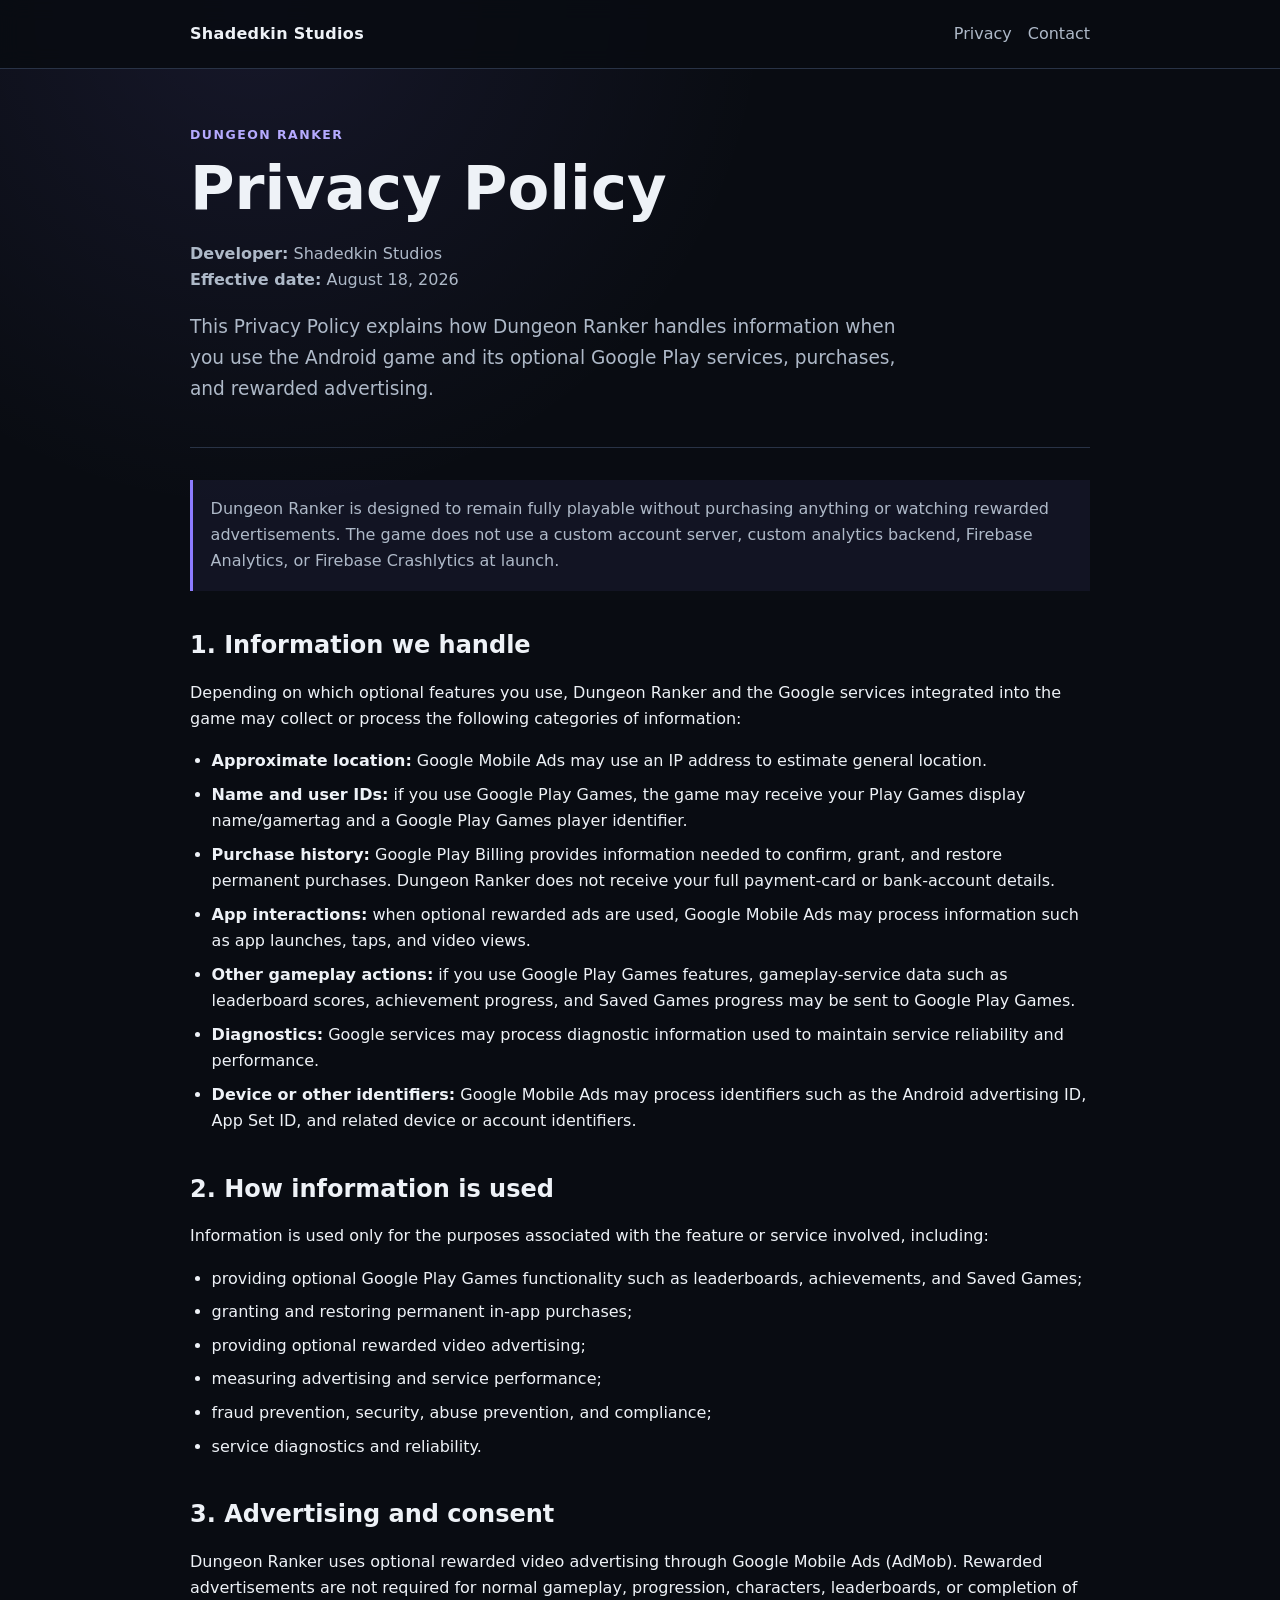
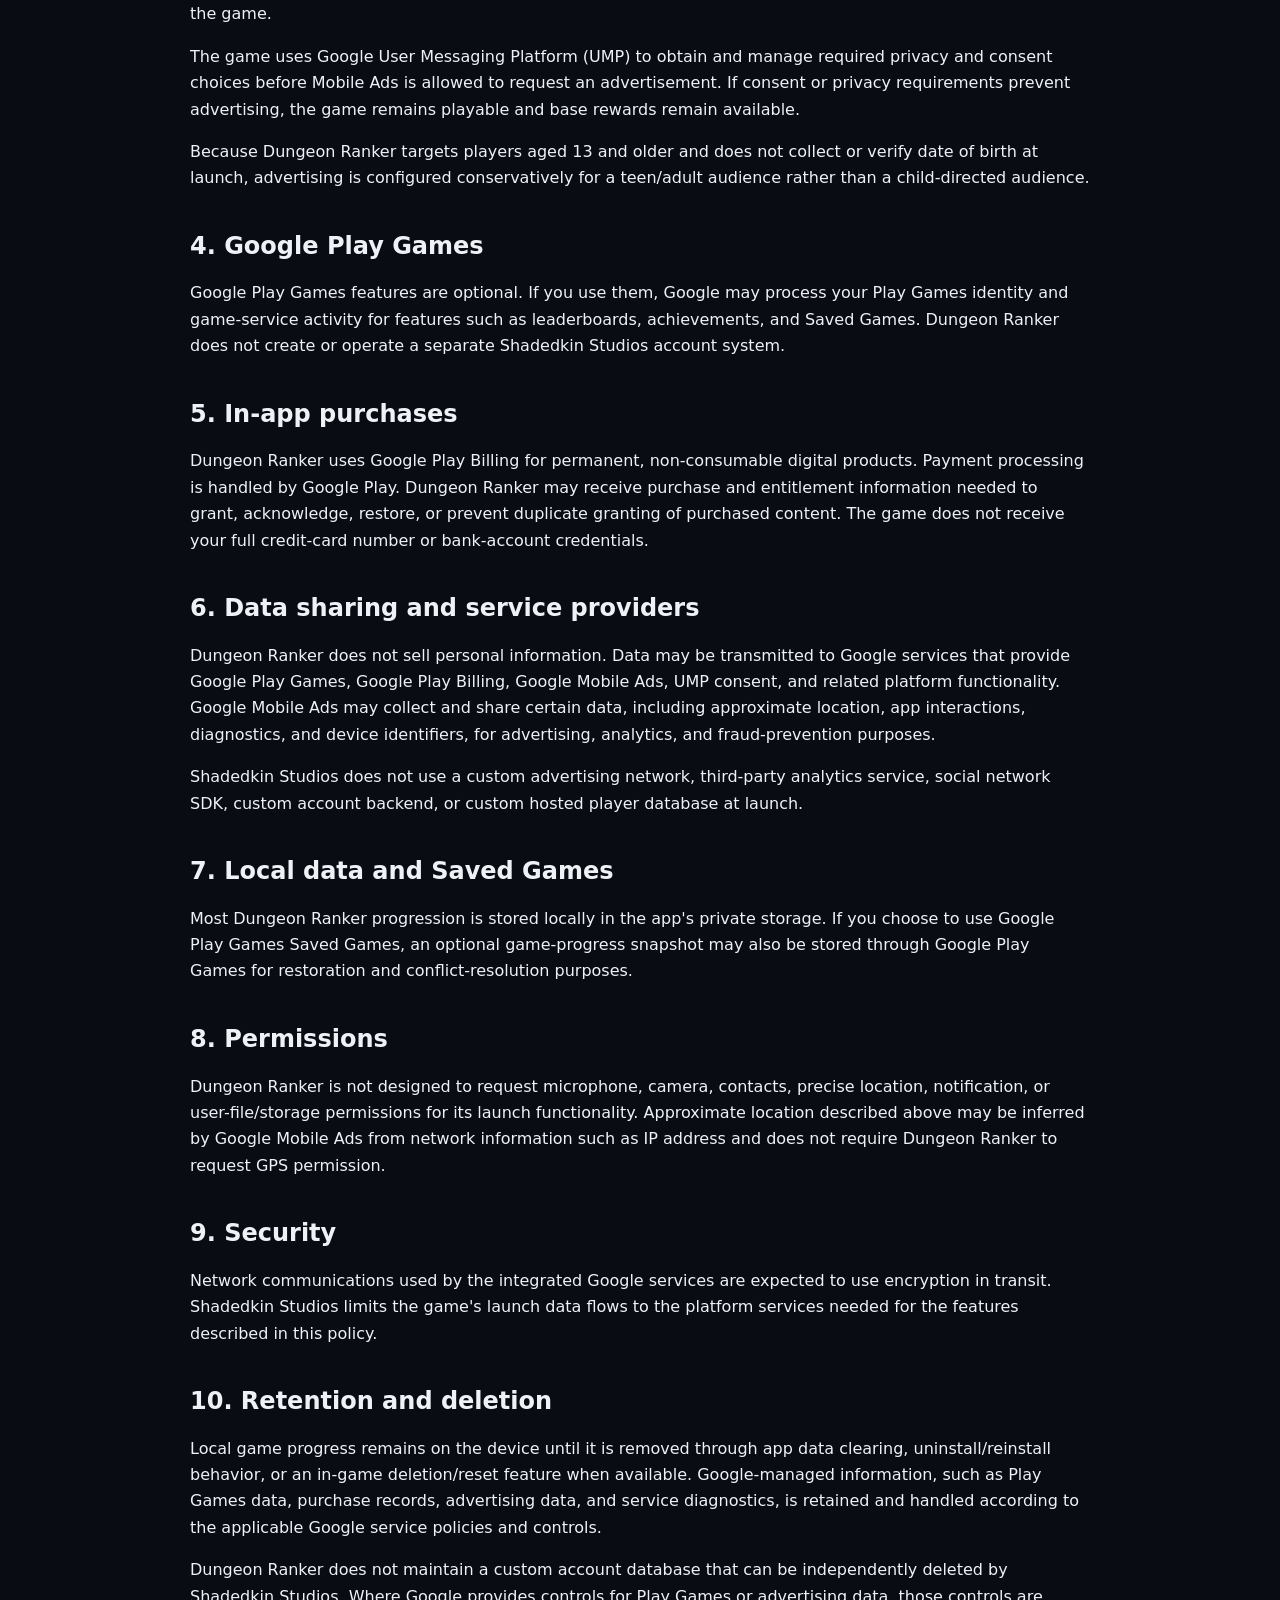
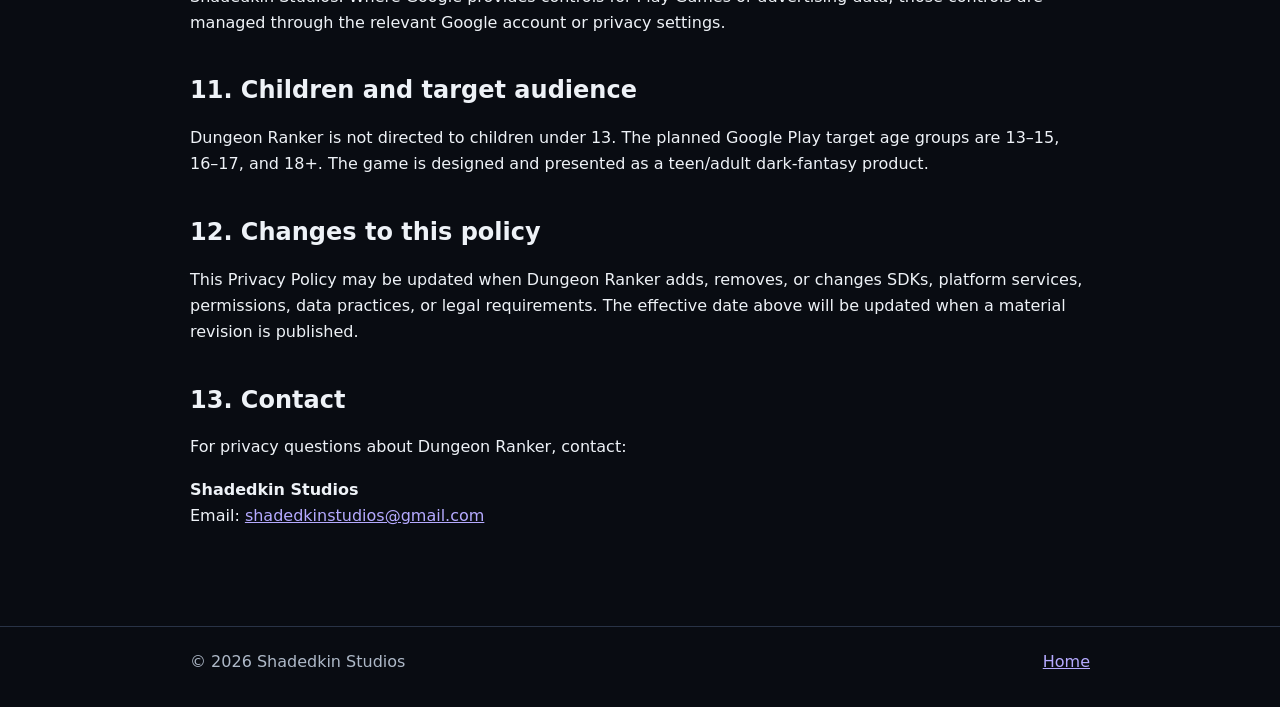
==== privacy/index.html @ ddac9b4b "Add Dungeon Ranker privacy policy" ====
<!doctype html>
<html lang="en">
<head>
  <meta charset="utf-8">
  <meta name="viewport" content="width=device-width, initial-scale=1">
  <title>Dungeon Ranker Privacy Policy | Shadedkin Studios</title>
  <meta name="description" content="Privacy Policy for Dungeon Ranker by Shadedkin Studios.">
  <link rel="stylesheet" href="/assets/style.css">
</head>
<body>
  <header class="site-header">
    <nav class="nav" aria-label="Primary">
      <a class="brand" href="/">Shadedkin Studios</a>
      <div class="nav-links">
        <a href="/privacy/" aria-current="page">Privacy</a>
        <a href="mailto:shadedkinstudios@gmail.com">Contact</a>
      </div>
    </nav>
  </header>

  <main>
    <section class="policy-header">
      <div class="eyebrow">Dungeon Ranker</div>
      <h1>Privacy Policy</h1>
      <p class="meta"><strong>Developer:</strong> Shadedkin Studios<br><strong>Effective date:</strong> August 18, 2026</p>
      <p class="lede">This Privacy Policy explains how Dungeon Ranker handles information when you use the Android game and its optional Google Play services, purchases, and rewarded advertising.</p>
    </section>

    <p class="notice">Dungeon Ranker is designed to remain fully playable without purchasing anything or watching rewarded advertisements. The game does not use a custom account server, custom analytics backend, Firebase Analytics, or Firebase Crashlytics at launch.</p>

    <h2>1. Information we handle</h2>
    <p>Depending on which optional features you use, Dungeon Ranker and the Google services integrated into the game may collect or process the following categories of information:</p>
    <ul>
      <li><strong>Approximate location:</strong> Google Mobile Ads may use an IP address to estimate general location.</li>
      <li><strong>Name and user IDs:</strong> if you use Google Play Games, the game may receive your Play Games display name/gamertag and a Google Play Games player identifier.</li>
      <li><strong>Purchase history:</strong> Google Play Billing provides information needed to confirm, grant, and restore permanent purchases. Dungeon Ranker does not receive your full payment-card or bank-account details.</li>
      <li><strong>App interactions:</strong> when optional rewarded ads are used, Google Mobile Ads may process information such as app launches, taps, and video views.</li>
      <li><strong>Other gameplay actions:</strong> if you use Google Play Games features, gameplay-service data such as leaderboard scores, achievement progress, and Saved Games progress may be sent to Google Play Games.</li>
      <li><strong>Diagnostics:</strong> Google services may process diagnostic information used to maintain service reliability and performance.</li>
      <li><strong>Device or other identifiers:</strong> Google Mobile Ads may process identifiers such as the Android advertising ID, App Set ID, and related device or account identifiers.</li>
    </ul>

    <h2>2. How information is used</h2>
    <p>Information is used only for the purposes associated with the feature or service involved, including:</p>
    <ul>
      <li>providing optional Google Play Games functionality such as leaderboards, achievements, and Saved Games;</li>
      <li>granting and restoring permanent in-app purchases;</li>
      <li>providing optional rewarded video advertising;</li>
      <li>measuring advertising and service performance;</li>
      <li>fraud prevention, security, abuse prevention, and compliance;</li>
      <li>service diagnostics and reliability.</li>
    </ul>

    <h2>3. Advertising and consent</h2>
    <p>Dungeon Ranker uses optional rewarded video advertising through Google Mobile Ads (AdMob). Rewarded advertisements are not required for normal gameplay, progression, characters, leaderboards, or completion of the game.</p>
    <p>The game uses Google User Messaging Platform (UMP) to obtain and manage required privacy and consent choices before Mobile Ads is allowed to request an advertisement. If consent or privacy requirements prevent advertising, the game remains playable and base rewards remain available.</p>
    <p>Because Dungeon Ranker targets players aged 13 and older and does not collect or verify date of birth at launch, advertising is configured conservatively for a teen/adult audience rather than a child-directed audience.</p>

    <h2>4. Google Play Games</h2>
    <p>Google Play Games features are optional. If you use them, Google may process your Play Games identity and game-service activity for features such as leaderboards, achievements, and Saved Games. Dungeon Ranker does not create or operate a separate Shadedkin Studios account system.</p>

    <h2>5. In-app purchases</h2>
    <p>Dungeon Ranker uses Google Play Billing for permanent, non-consumable digital products. Payment processing is handled by Google Play. Dungeon Ranker may receive purchase and entitlement information needed to grant, acknowledge, restore, or prevent duplicate granting of purchased content. The game does not receive your full credit-card number or bank-account credentials.</p>

    <h2>6. Data sharing and service providers</h2>
    <p>Dungeon Ranker does not sell personal information. Data may be transmitted to Google services that provide Google Play Games, Google Play Billing, Google Mobile Ads, UMP consent, and related platform functionality. Google Mobile Ads may collect and share certain data, including approximate location, app interactions, diagnostics, and device identifiers, for advertising, analytics, and fraud-prevention purposes.</p>
    <p>Shadedkin Studios does not use a custom advertising network, third-party analytics service, social network SDK, custom account backend, or custom hosted player database at launch.</p>

    <h2>7. Local data and Saved Games</h2>
    <p>Most Dungeon Ranker progression is stored locally in the app's private storage. If you choose to use Google Play Games Saved Games, an optional game-progress snapshot may also be stored through Google Play Games for restoration and conflict-resolution purposes.</p>

    <h2>8. Permissions</h2>
    <p>Dungeon Ranker is not designed to request microphone, camera, contacts, precise location, notification, or user-file/storage permissions for its launch functionality. Approximate location described above may be inferred by Google Mobile Ads from network information such as IP address and does not require Dungeon Ranker to request GPS permission.</p>

    <h2>9. Security</h2>
    <p>Network communications used by the integrated Google services are expected to use encryption in transit. Shadedkin Studios limits the game's launch data flows to the platform services needed for the features described in this policy.</p>

    <h2>10. Retention and deletion</h2>
    <p>Local game progress remains on the device until it is removed through app data clearing, uninstall/reinstall behavior, or an in-game deletion/reset feature when available. Google-managed information, such as Play Games data, purchase records, advertising data, and service diagnostics, is retained and handled according to the applicable Google service policies and controls.</p>
    <p>Dungeon Ranker does not maintain a custom account database that can be independently deleted by Shadedkin Studios. Where Google provides controls for Play Games or advertising data, those controls are managed through the relevant Google account or privacy settings.</p>

    <h2>11. Children and target audience</h2>
    <p>Dungeon Ranker is not directed to children under 13. The planned Google Play target age groups are 13–15, 16–17, and 18+. The game is designed and presented as a teen/adult dark-fantasy product.</p>

    <h2>12. Changes to this policy</h2>
    <p>This Privacy Policy may be updated when Dungeon Ranker adds, removes, or changes SDKs, platform services, permissions, data practices, or legal requirements. The effective date above will be updated when a material revision is published.</p>

    <h2>13. Contact</h2>
    <p>For privacy questions about Dungeon Ranker, contact:</p>
    <p><strong>Shadedkin Studios</strong><br>
      Email: <a href="mailto:shadedkinstudios@gmail.com">shadedkinstudios@gmail.com</a>
    </p>
  </main>

  <footer>
    <div class="footer-inner">
      <span>© 2026 Shadedkin Studios</span>
      <span><a href="/">Home</a></span>
    </div>
  </footer>
</body>
</html>
---- assets/style.css ----
:root {
  color-scheme: dark;
  --bg: #090c12;
  --panel: #101621;
  --panel-2: #151d2a;
  --text: #eef2f7;
  --muted: #aeb9c8;
  --accent: #8d7cff;
  --accent-2: #b5aaff;
  --border: #293346;
  --max: 900px;
}

* { box-sizing: border-box; }

html { scroll-behavior: smooth; }

body {
  margin: 0;
  font-family: Inter, ui-sans-serif, system-ui, -apple-system, BlinkMacSystemFont, "Segoe UI", sans-serif;
  background:
    radial-gradient(circle at 20% 0%, rgba(141,124,255,.10), transparent 32rem),
    var(--bg);
  color: var(--text);
  line-height: 1.65;
}

a { color: var(--accent-2); }
a:hover { color: #d1caff; }

.site-header {
  border-bottom: 1px solid var(--border);
  background: rgba(9,12,18,.88);
  backdrop-filter: blur(10px);
}

.nav {
  width: min(var(--max), calc(100% - 2rem));
  margin: 0 auto;
  min-height: 68px;
  display: flex;
  align-items: center;
  justify-content: space-between;
  gap: 1rem;
}

.brand {
  color: var(--text);
  text-decoration: none;
  font-weight: 800;
  letter-spacing: .02em;
}

.nav-links { display: flex; gap: 1rem; flex-wrap: wrap; }
.nav-links a { text-decoration: none; color: var(--muted); }
.nav-links a:hover { color: var(--text); }

main {
  width: min(var(--max), calc(100% - 2rem));
  margin: 0 auto;
  padding: 3.5rem 0 5rem;
}

.hero {
  padding: 3rem 0 2rem;
}

.eyebrow {
  color: var(--accent-2);
  font-weight: 700;
  letter-spacing: .12em;
  text-transform: uppercase;
  font-size: .78rem;
}

h1, h2, h3 { line-height: 1.2; }
h1 { font-size: clamp(2.4rem, 7vw, 4.7rem); margin: .4rem 0 1rem; }
h2 { margin-top: 2.5rem; font-size: 1.5rem; }
h3 { margin-top: 1.8rem; }

.lede {
  color: var(--muted);
  font-size: 1.16rem;
  max-width: 46rem;
}

.card {
  margin-top: 2rem;
  padding: 1.35rem 1.5rem;
  background: linear-gradient(180deg, var(--panel-2), var(--panel));
  border: 1px solid var(--border);
  border-radius: 16px;
}

.badge {
  display: inline-block;
  padding: .28rem .65rem;
  border: 1px solid rgba(181,170,255,.35);
  border-radius: 999px;
  color: var(--accent-2);
  background: rgba(141,124,255,.08);
  font-size: .82rem;
  font-weight: 650;
}

.policy-header {
  padding-bottom: 1.5rem;
  border-bottom: 1px solid var(--border);
  margin-bottom: 2rem;
}

.policy-header h1 { font-size: clamp(2.2rem, 6vw, 3.8rem); }
.meta { color: var(--muted); }

ul { padding-left: 1.35rem; }
li + li { margin-top: .45rem; }

.notice {
  padding: 1rem 1.1rem;
  border-left: 3px solid var(--accent);
  background: rgba(141,124,255,.07);
  color: var(--muted);
}

footer {
  border-top: 1px solid var(--border);
  color: var(--muted);
}

.footer-inner {
  width: min(var(--max), calc(100% - 2rem));
  margin: 0 auto;
  padding: 1.4rem 0 2rem;
  display: flex;
  justify-content: space-between;
  gap: 1rem;
  flex-wrap: wrap;
}

@media (max-width: 620px) {
  .nav { align-items: flex-start; padding: 1rem 0; flex-direction: column; }
  main { padding-top: 2rem; }
}
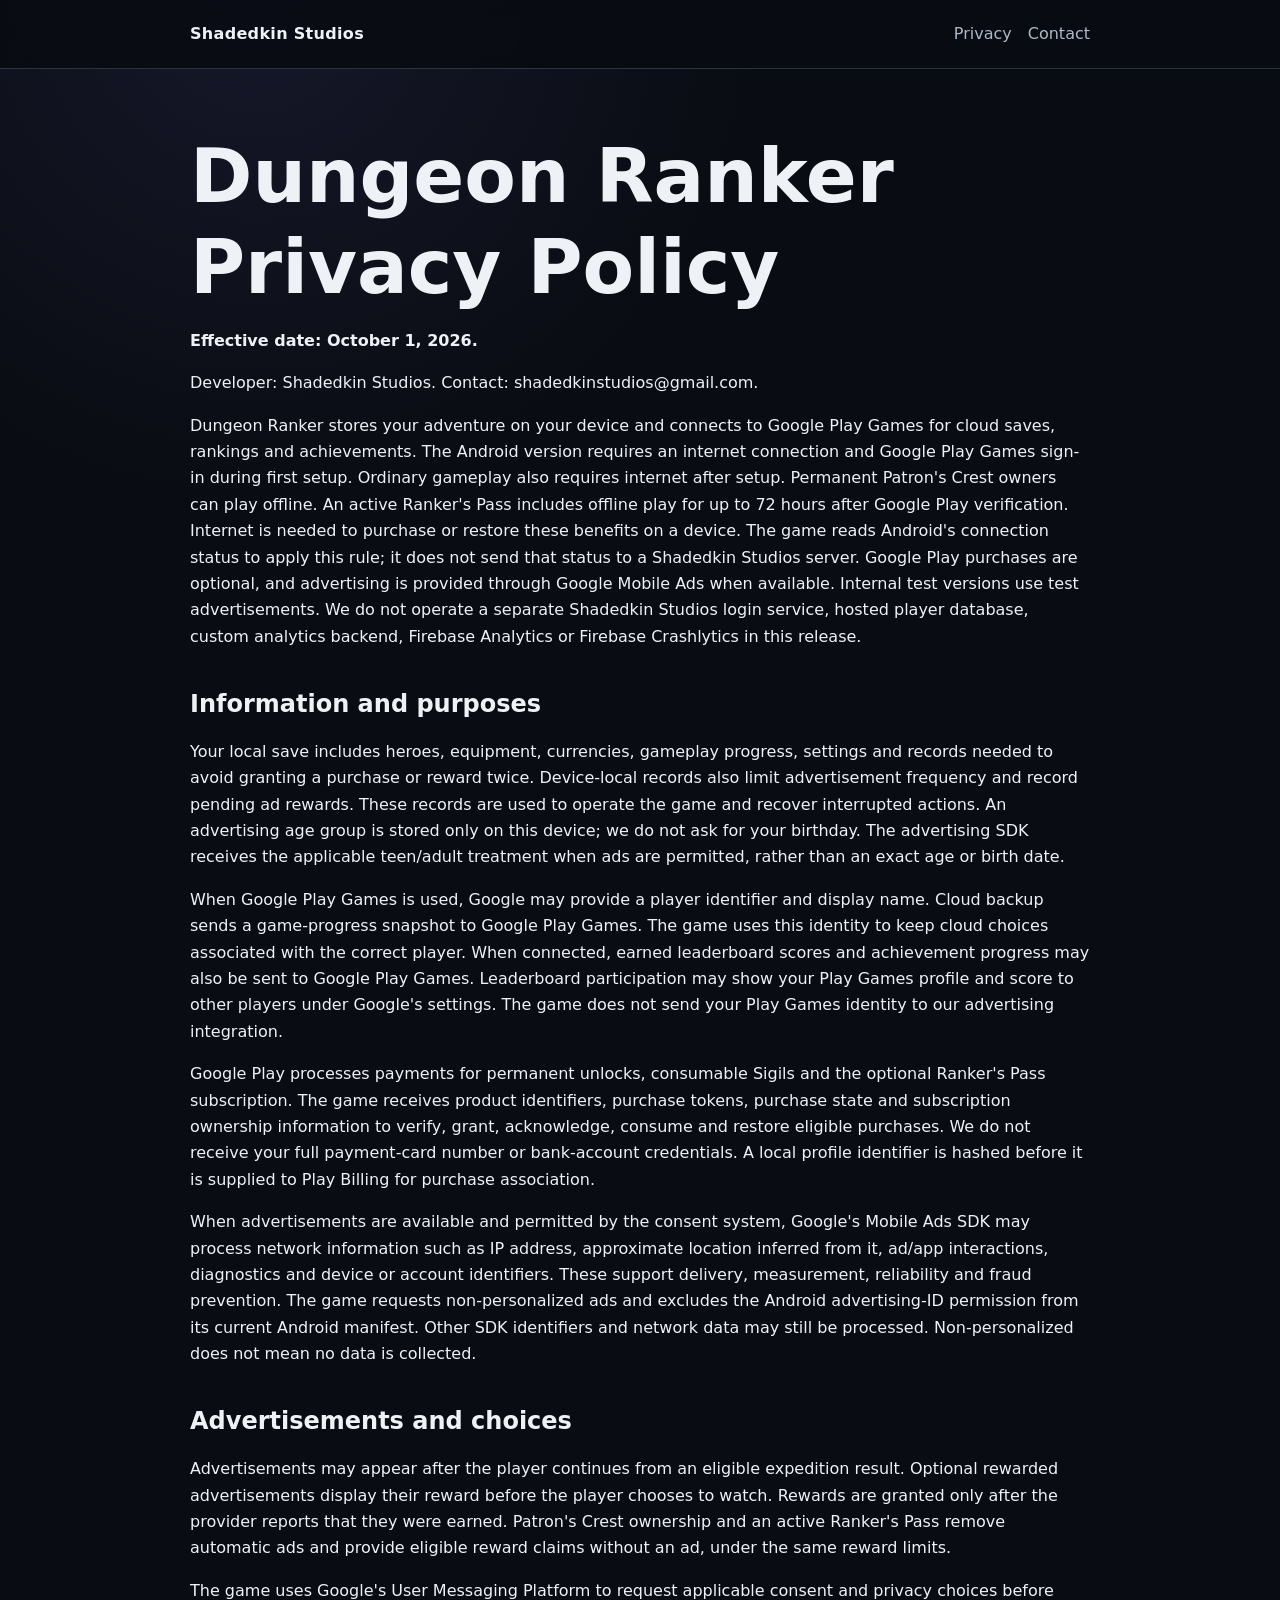
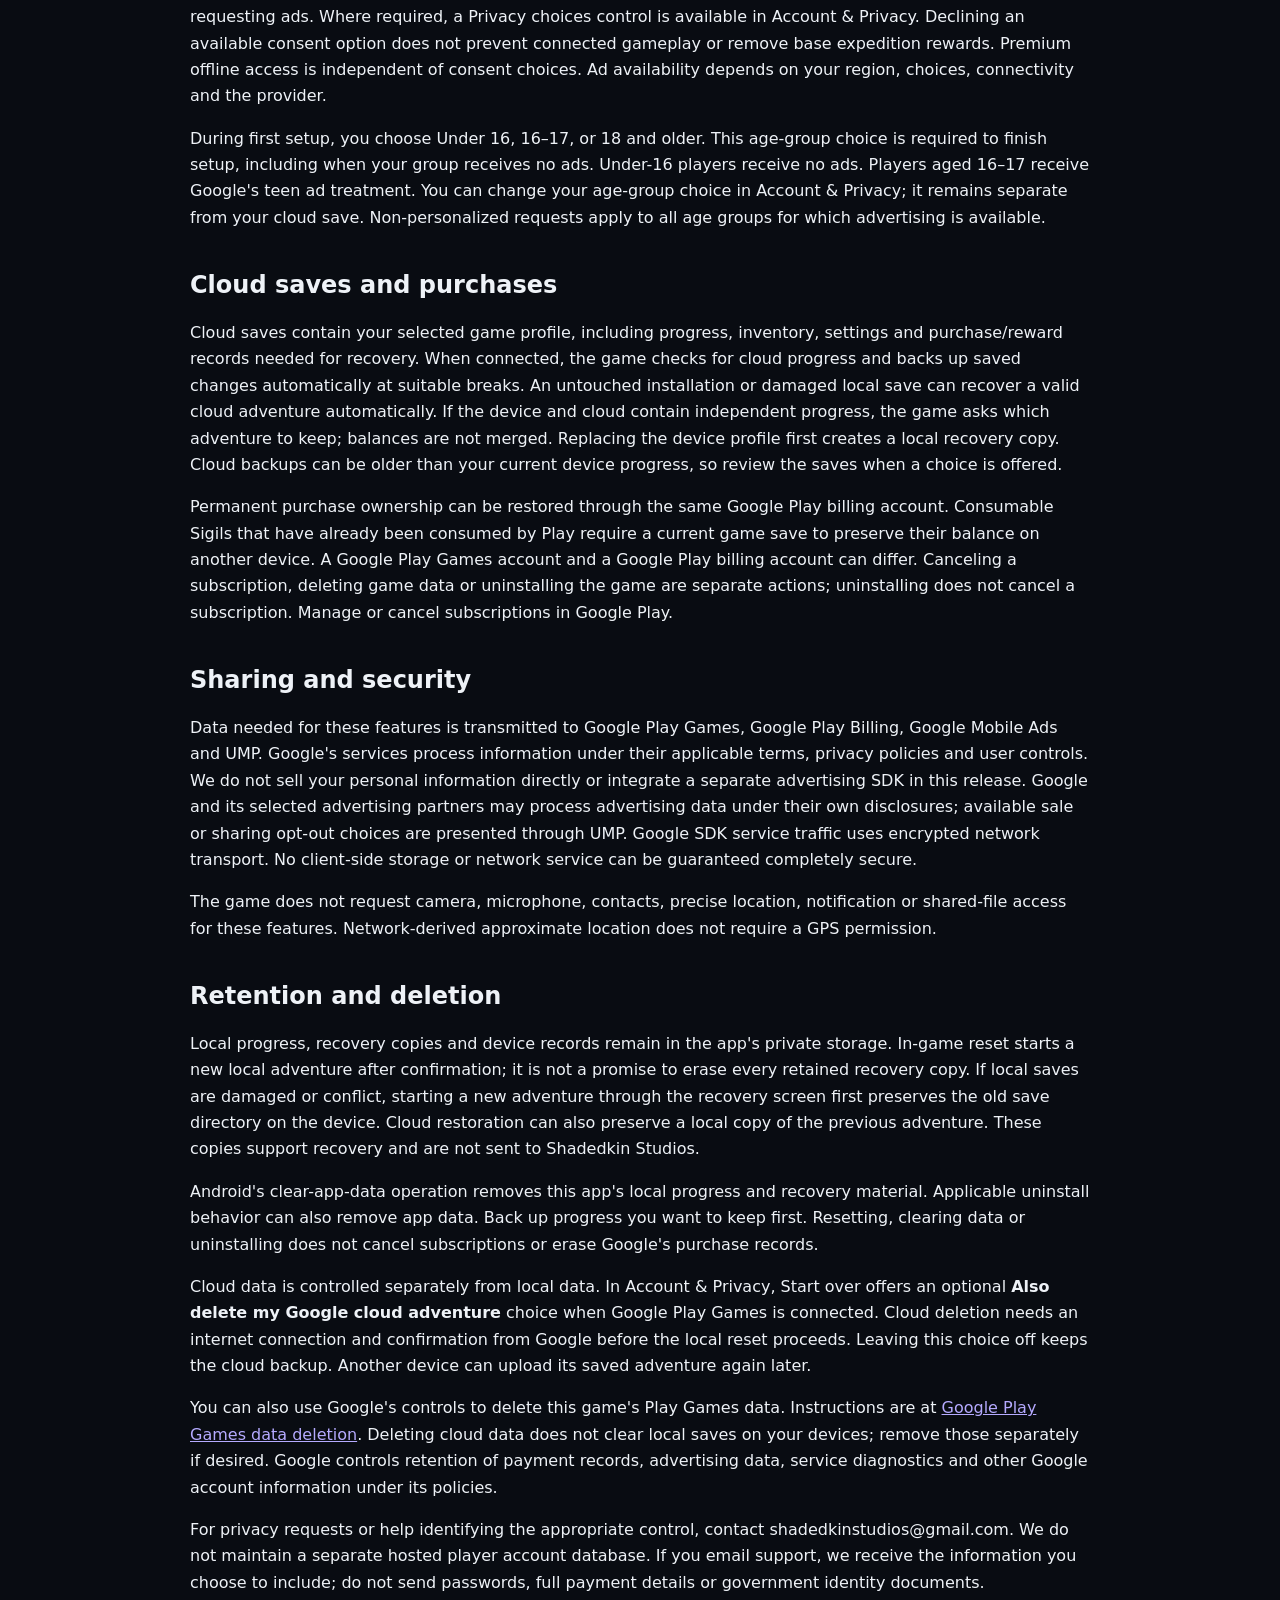
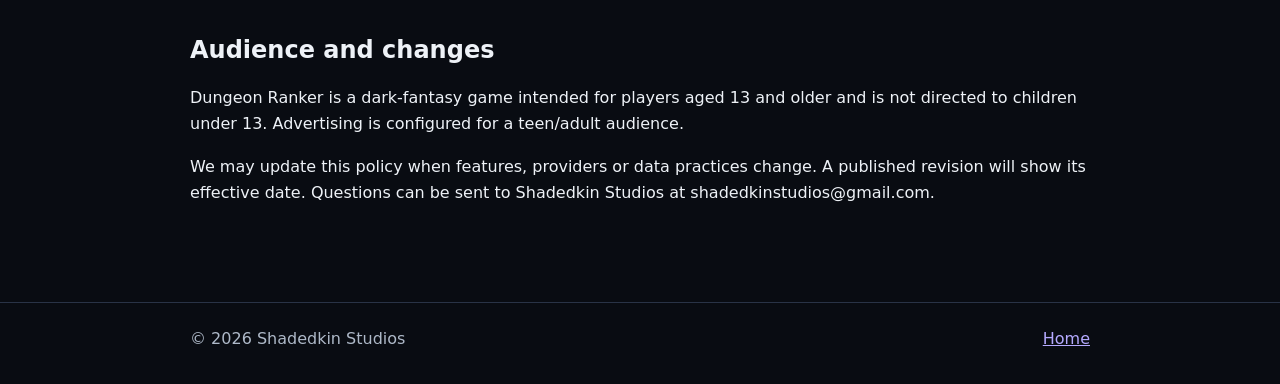
==== commit c8b0da08: "Update Dungeon Ranker privacy disclosures for connected play and monetization" ====
--- a/privacy/index.html
+++ b/privacy/index.html
@@ -19,78 +19,35 @@
   </header>
 
   <main>
-    <section class="policy-header">
-      <div class="eyebrow">Dungeon Ranker</div>
-      <h1>Privacy Policy</h1>
-      <p class="meta"><strong>Developer:</strong> Shadedkin Studios<br><strong>Effective date:</strong> August 18, 2026</p>
-      <p class="lede">This Privacy Policy explains how Dungeon Ranker handles information when you use the Android game and its optional Google Play services, purchases, and rewarded advertising.</p>
-    </section>
-
-    <p class="notice">Dungeon Ranker is designed to remain fully playable without purchasing anything or watching rewarded advertisements. The game does not use a custom account server, custom analytics backend, Firebase Analytics, or Firebase Crashlytics at launch.</p>
-
-    <h2>1. Information we handle</h2>
-    <p>Depending on which optional features you use, Dungeon Ranker and the Google services integrated into the game may collect or process the following categories of information:</p>
-    <ul>
-      <li><strong>Approximate location:</strong> Google Mobile Ads may use an IP address to estimate general location.</li>
-      <li><strong>Name and user IDs:</strong> if you use Google Play Games, the game may receive your Play Games display name/gamertag and a Google Play Games player identifier.</li>
-      <li><strong>Purchase history:</strong> Google Play Billing provides information needed to confirm, grant, and restore permanent purchases. Dungeon Ranker does not receive your full payment-card or bank-account details.</li>
-      <li><strong>App interactions:</strong> when optional rewarded ads are used, Google Mobile Ads may process information such as app launches, taps, and video views.</li>
-      <li><strong>Other gameplay actions:</strong> if you use Google Play Games features, gameplay-service data such as leaderboard scores, achievement progress, and Saved Games progress may be sent to Google Play Games.</li>
-      <li><strong>Diagnostics:</strong> Google services may process diagnostic information used to maintain service reliability and performance.</li>
-      <li><strong>Device or other identifiers:</strong> Google Mobile Ads may process identifiers such as the Android advertising ID, App Set ID, and related device or account identifiers.</li>
-    </ul>
-
-    <h2>2. How information is used</h2>
-    <p>Information is used only for the purposes associated with the feature or service involved, including:</p>
-    <ul>
-      <li>providing optional Google Play Games functionality such as leaderboards, achievements, and Saved Games;</li>
-      <li>granting and restoring permanent in-app purchases;</li>
-      <li>providing optional rewarded video advertising;</li>
-      <li>measuring advertising and service performance;</li>
-      <li>fraud prevention, security, abuse prevention, and compliance;</li>
-      <li>service diagnostics and reliability.</li>
-    </ul>
-
-    <h2>3. Advertising and consent</h2>
-    <p>Dungeon Ranker uses optional rewarded video advertising through Google Mobile Ads (AdMob). Rewarded advertisements are not required for normal gameplay, progression, characters, leaderboards, or completion of the game.</p>
-    <p>The game uses Google User Messaging Platform (UMP) to obtain and manage required privacy and consent choices before Mobile Ads is allowed to request an advertisement. If consent or privacy requirements prevent advertising, the game remains playable and base rewards remain available.</p>
-    <p>Because Dungeon Ranker targets players aged 13 and older and does not collect or verify date of birth at launch, advertising is configured conservatively for a teen/adult audience rather than a child-directed audience.</p>
-
-    <h2>4. Google Play Games</h2>
-    <p>Google Play Games features are optional. If you use them, Google may process your Play Games identity and game-service activity for features such as leaderboards, achievements, and Saved Games. Dungeon Ranker does not create or operate a separate Shadedkin Studios account system.</p>
-
-    <h2>5. In-app purchases</h2>
-    <p>Dungeon Ranker uses Google Play Billing for permanent, non-consumable digital products. Payment processing is handled by Google Play. Dungeon Ranker may receive purchase and entitlement information needed to grant, acknowledge, restore, or prevent duplicate granting of purchased content. The game does not receive your full credit-card number or bank-account credentials.</p>
-
-    <h2>6. Data sharing and service providers</h2>
-    <p>Dungeon Ranker does not sell personal information. Data may be transmitted to Google services that provide Google Play Games, Google Play Billing, Google Mobile Ads, UMP consent, and related platform functionality. Google Mobile Ads may collect and share certain data, including approximate location, app interactions, diagnostics, and device identifiers, for advertising, analytics, and fraud-prevention purposes.</p>
-    <p>Shadedkin Studios does not use a custom advertising network, third-party analytics service, social network SDK, custom account backend, or custom hosted player database at launch.</p>
-
-    <h2>7. Local data and Saved Games</h2>
-    <p>Most Dungeon Ranker progression is stored locally in the app's private storage. If you choose to use Google Play Games Saved Games, an optional game-progress snapshot may also be stored through Google Play Games for restoration and conflict-resolution purposes.</p>
-
-    <h2>8. Permissions</h2>
-    <p>Dungeon Ranker is not designed to request microphone, camera, contacts, precise location, notification, or user-file/storage permissions for its launch functionality. Approximate location described above may be inferred by Google Mobile Ads from network information such as IP address and does not require Dungeon Ranker to request GPS permission.</p>
-
-    <h2>9. Security</h2>
-    <p>Network communications used by the integrated Google services are expected to use encryption in transit. Shadedkin Studios limits the game's launch data flows to the platform services needed for the features described in this policy.</p>
-
-    <h2>10. Retention and deletion</h2>
-    <p>Local game progress remains on the device until it is removed through app data clearing, uninstall/reinstall behavior, or an in-game deletion/reset feature when available. Google-managed information, such as Play Games data, purchase records, advertising data, and service diagnostics, is retained and handled according to the applicable Google service policies and controls.</p>
-    <p>Dungeon Ranker does not maintain a custom account database that can be independently deleted by Shadedkin Studios. Where Google provides controls for Play Games or advertising data, those controls are managed through the relevant Google account or privacy settings.</p>
-
-    <h2>11. Children and target audience</h2>
-    <p>Dungeon Ranker is not directed to children under 13. The planned Google Play target age groups are 13–15, 16–17, and 18+. The game is designed and presented as a teen/adult dark-fantasy product.</p>
-
-    <h2>12. Changes to this policy</h2>
-    <p>This Privacy Policy may be updated when Dungeon Ranker adds, removes, or changes SDKs, platform services, permissions, data practices, or legal requirements. The effective date above will be updated when a material revision is published.</p>
-
-    <h2>13. Contact</h2>
-    <p>For privacy questions about Dungeon Ranker, contact:</p>
-    <p><strong>Shadedkin Studios</strong><br>
-      Email: <a href="mailto:shadedkinstudios@gmail.com">shadedkinstudios@gmail.com</a>
-    </p>
-  </main>
+<h1>Dungeon Ranker Privacy Policy</h1>
+<p><strong>Effective date: October 1, 2026.</strong></p>
+<p>Developer: Shadedkin Studios. Contact: shadedkinstudios@gmail.com.</p>
+<p>Dungeon Ranker stores your adventure on your device and connects to Google Play Games for cloud saves, rankings and achievements. The Android version requires an internet connection and Google Play Games sign-in during first setup. Ordinary gameplay also requires internet after setup. Permanent Patron&#39;s Crest owners can play offline. An active Ranker&#39;s Pass includes offline play for up to 72 hours after Google Play verification. Internet is needed to purchase or restore these benefits on a device. The game reads Android&#39;s connection status to apply this rule; it does not send that status to a Shadedkin Studios server. Google Play purchases are optional, and advertising is provided through Google Mobile Ads when available. Internal test versions use test advertisements. We do not operate a separate Shadedkin Studios login service, hosted player database, custom analytics backend, Firebase Analytics or Firebase Crashlytics in this release.</p>
+<h2>Information and purposes</h2>
+<p>Your local save includes heroes, equipment, currencies, gameplay progress, settings and records needed to avoid granting a purchase or reward twice. Device-local records also limit advertisement frequency and record pending ad rewards. These records are used to operate the game and recover interrupted actions. An advertising age group is stored only on this device; we do not ask for your birthday. The advertising SDK receives the applicable teen/adult treatment when ads are permitted, rather than an exact age or birth date.</p>
+<p>When Google Play Games is used, Google may provide a player identifier and display name. Cloud backup sends a game-progress snapshot to Google Play Games. The game uses this identity to keep cloud choices associated with the correct player. When connected, earned leaderboard scores and achievement progress may also be sent to Google Play Games. Leaderboard participation may show your Play Games profile and score to other players under Google&#39;s settings. The game does not send your Play Games identity to our advertising integration.</p>
+<p>Google Play processes payments for permanent unlocks, consumable Sigils and the optional Ranker&#39;s Pass subscription. The game receives product identifiers, purchase tokens, purchase state and subscription ownership information to verify, grant, acknowledge, consume and restore eligible purchases. We do not receive your full payment-card number or bank-account credentials. A local profile identifier is hashed before it is supplied to Play Billing for purchase association.</p>
+<p>When advertisements are available and permitted by the consent system, Google&#39;s Mobile Ads SDK may process network information such as IP address, approximate location inferred from it, ad/app interactions, diagnostics and device or account identifiers. These support delivery, measurement, reliability and fraud prevention. The game requests non-personalized ads and excludes the Android advertising-ID permission from its current Android manifest. Other SDK identifiers and network data may still be processed. Non-personalized does not mean no data is collected.</p>
+<h2>Advertisements and choices</h2>
+<p>Advertisements may appear after the player continues from an eligible expedition result. Optional rewarded advertisements display their reward before the player chooses to watch. Rewards are granted only after the provider reports that they were earned. Patron&#39;s Crest ownership and an active Ranker&#39;s Pass remove automatic ads and provide eligible reward claims without an ad, under the same reward limits.</p>
+<p>The game uses Google&#39;s User Messaging Platform to request applicable consent and privacy choices before requesting ads. Where required, a Privacy choices control is available in Account &amp; Privacy. Declining an available consent option does not prevent connected gameplay or remove base expedition rewards. Premium offline access is independent of consent choices. Ad availability depends on your region, choices, connectivity and the provider.</p>
+<p>During first setup, you choose Under 16, 16–17, or 18 and older. This age-group choice is required to finish setup, including when your group receives no ads. Under-16 players receive no ads. Players aged 16–17 receive Google&#39;s teen ad treatment. You can change your age-group choice in Account &amp; Privacy; it remains separate from your cloud save. Non-personalized requests apply to all age groups for which advertising is available.</p>
+<h2>Cloud saves and purchases</h2>
+<p>Cloud saves contain your selected game profile, including progress, inventory, settings and purchase/reward records needed for recovery. When connected, the game checks for cloud progress and backs up saved changes automatically at suitable breaks. An untouched installation or damaged local save can recover a valid cloud adventure automatically. If the device and cloud contain independent progress, the game asks which adventure to keep; balances are not merged. Replacing the device profile first creates a local recovery copy. Cloud backups can be older than your current device progress, so review the saves when a choice is offered.</p>
+<p>Permanent purchase ownership can be restored through the same Google Play billing account. Consumable Sigils that have already been consumed by Play require a current game save to preserve their balance on another device. A Google Play Games account and a Google Play billing account can differ. Canceling a subscription, deleting game data or uninstalling the game are separate actions; uninstalling does not cancel a subscription. Manage or cancel subscriptions in Google Play.</p>
+<h2>Sharing and security</h2>
+<p>Data needed for these features is transmitted to Google Play Games, Google Play Billing, Google Mobile Ads and UMP. Google&#39;s services process information under their applicable terms, privacy policies and user controls. We do not sell your personal information directly or integrate a separate advertising SDK in this release. Google and its selected advertising partners may process advertising data under their own disclosures; available sale or sharing opt-out choices are presented through UMP. Google SDK service traffic uses encrypted network transport. No client-side storage or network service can be guaranteed completely secure.</p>
+<p>The game does not request camera, microphone, contacts, precise location, notification or shared-file access for these features. Network-derived approximate location does not require a GPS permission.</p>
+<h2>Retention and deletion</h2>
+<p>Local progress, recovery copies and device records remain in the app&#39;s private storage. In-game reset starts a new local adventure after confirmation; it is not a promise to erase every retained recovery copy. If local saves are damaged or conflict, starting a new adventure through the recovery screen first preserves the old save directory on the device. Cloud restoration can also preserve a local copy of the previous adventure. These copies support recovery and are not sent to Shadedkin Studios.</p>
+<p>Android&#39;s clear-app-data operation removes this app&#39;s local progress and recovery material. Applicable uninstall behavior can also remove app data. Back up progress you want to keep first. Resetting, clearing data or uninstalling does not cancel subscriptions or erase Google&#39;s purchase records.</p>
+<p>Cloud data is controlled separately from local data. In Account &amp; Privacy, Start over offers an optional <strong>Also delete my Google cloud adventure</strong> choice when Google Play Games is connected. Cloud deletion needs an internet connection and confirmation from Google before the local reset proceeds. Leaving this choice off keeps the cloud backup. Another device can upload its saved adventure again later.</p>
+<p>You can also use Google&#39;s controls to delete this game&#39;s Play Games data. Instructions are at <a href="https://support.google.com/googleplay/answer/9130646?hl=en">Google Play Games data deletion</a>. Deleting cloud data does not clear local saves on your devices; remove those separately if desired. Google controls retention of payment records, advertising data, service diagnostics and other Google account information under its policies.</p>
+<p>For privacy requests or help identifying the appropriate control, contact shadedkinstudios@gmail.com. We do not maintain a separate hosted player account database. If you email support, we receive the information you choose to include; do not send passwords, full payment details or government identity documents.</p>
+<h2>Audience and changes</h2>
+<p>Dungeon Ranker is a dark-fantasy game intended for players aged 13 and older and is not directed to children under 13. Advertising is configured for a teen/adult audience. </p>
+<p>We may update this policy when features, providers or data practices change. A published revision will show its effective date. Questions can be sent to Shadedkin Studios at shadedkinstudios@gmail.com.</p>
+</main>
 
   <footer>
     <div class="footer-inner">
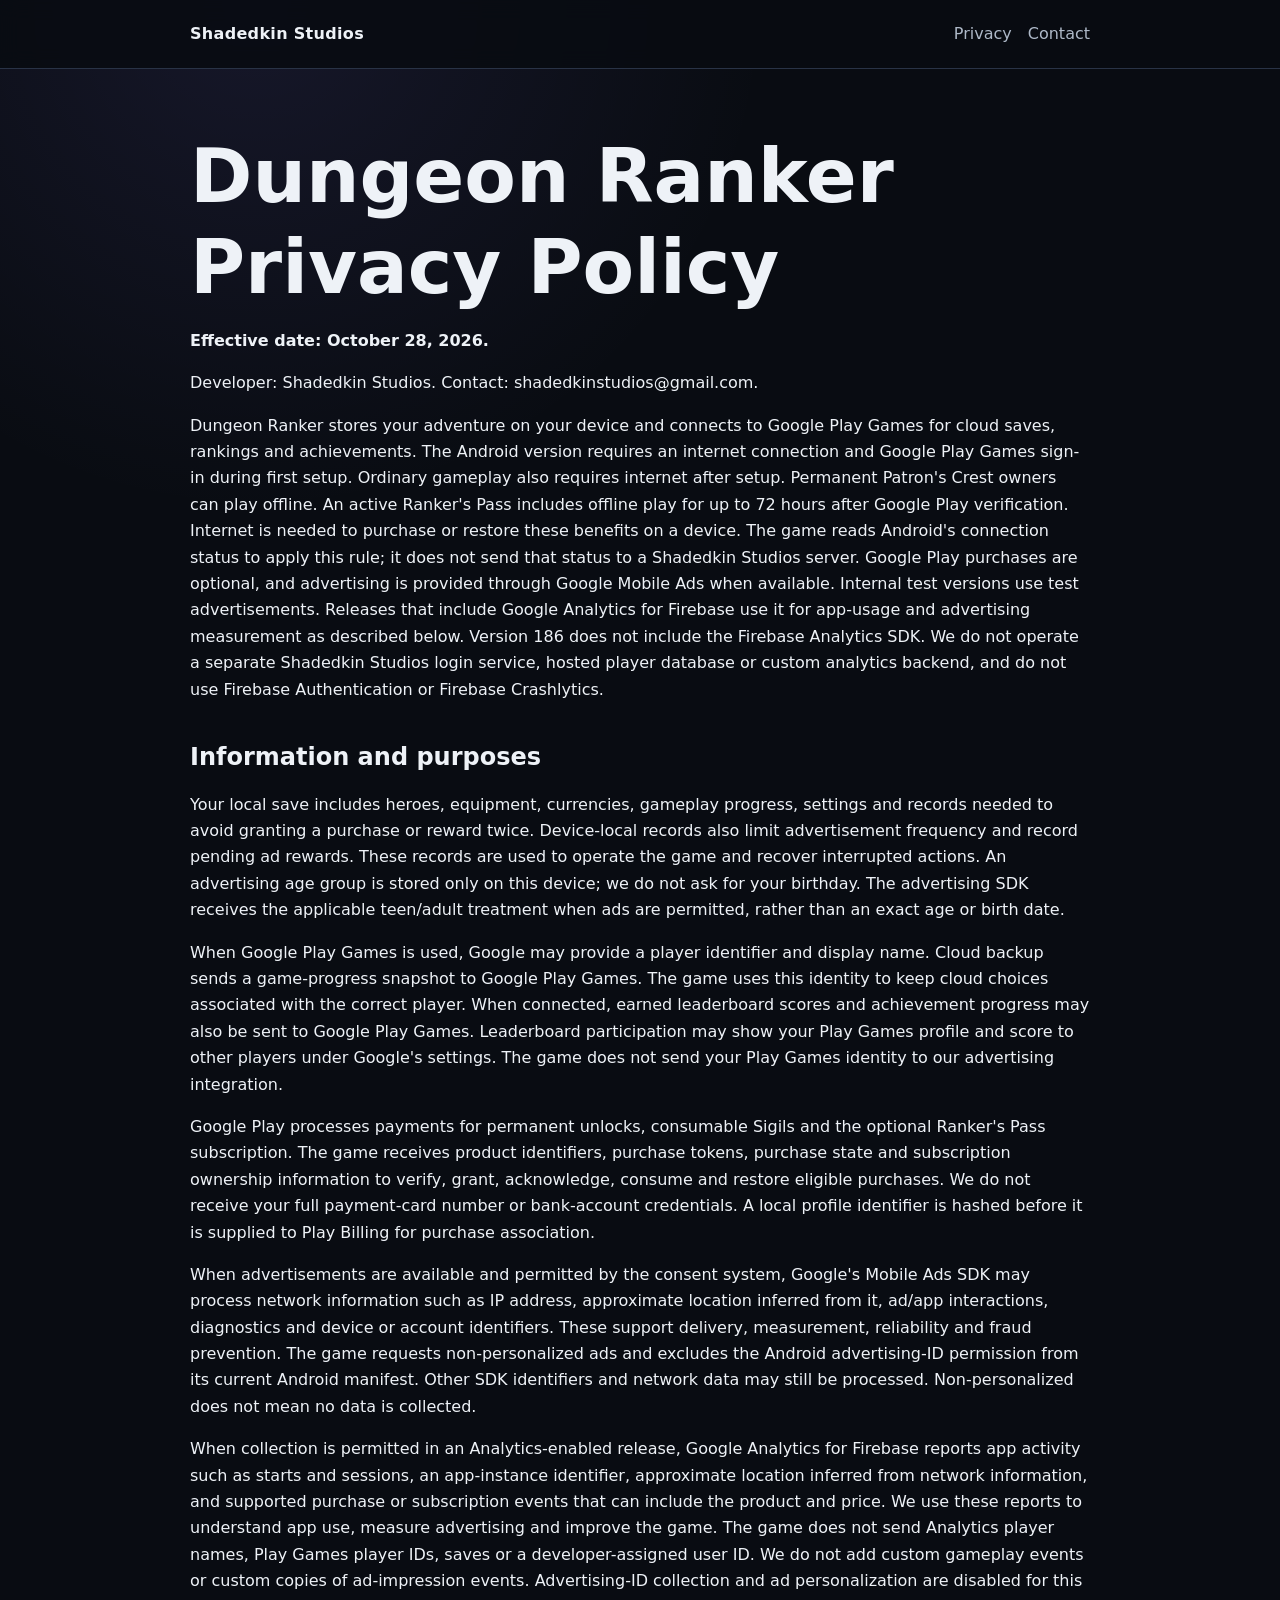
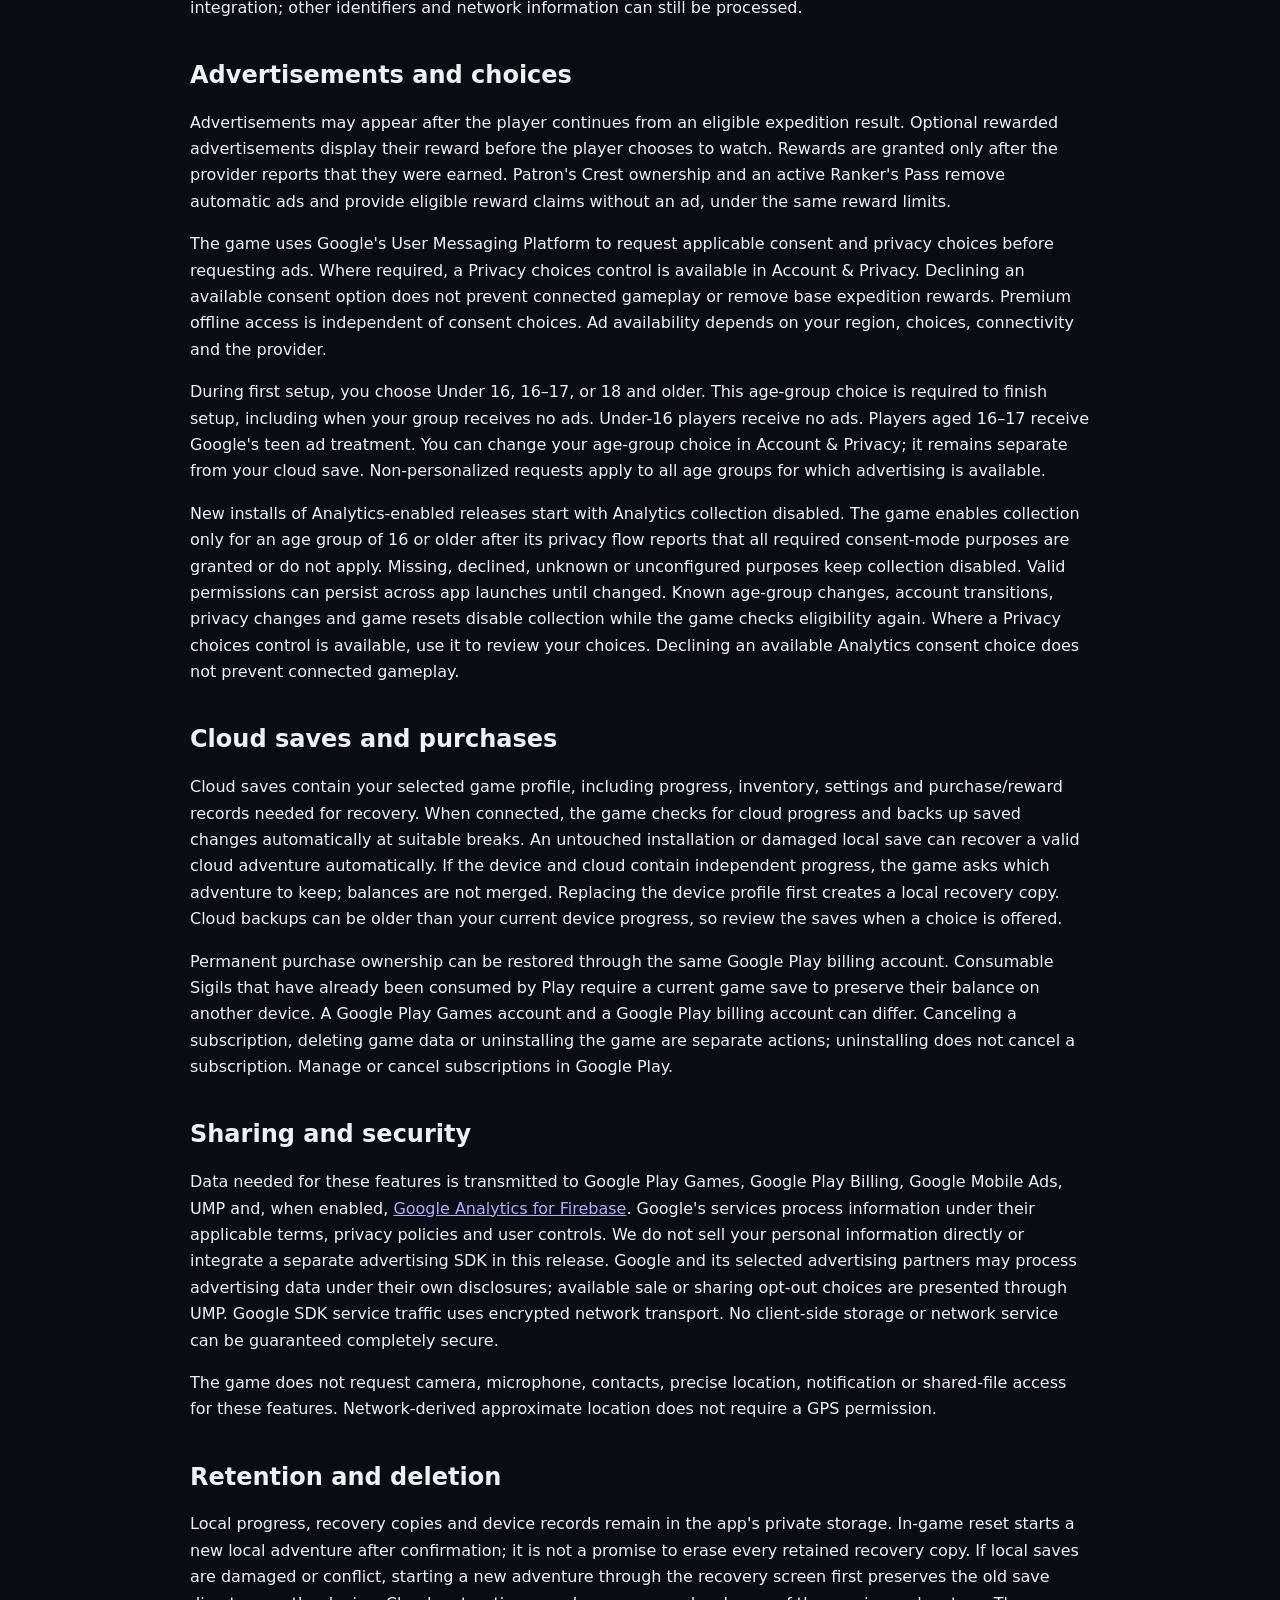
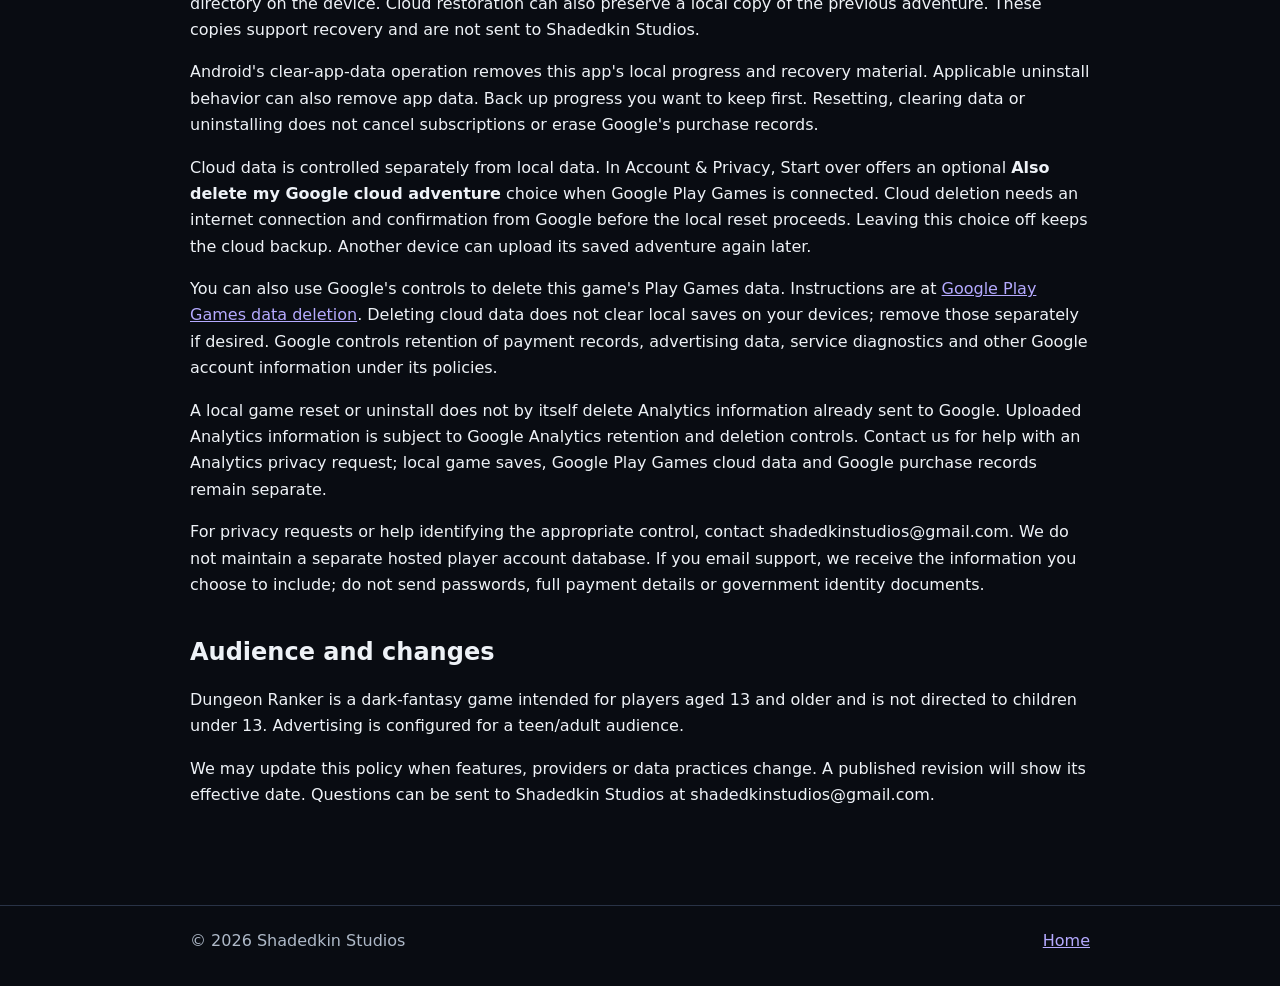
==== commit acc8c5bd: "Disclose Firebase Analytics measurement and consent controls" ====
--- a/privacy/index.html
+++ b/privacy/index.html
@@ -20,29 +20,32 @@
 
   <main>
 <h1>Dungeon Ranker Privacy Policy</h1>
-<p><strong>Effective date: October 1, 2026.</strong></p>
+<p><strong>Effective date: October 28, 2026.</strong></p>
 <p>Developer: Shadedkin Studios. Contact: shadedkinstudios@gmail.com.</p>
-<p>Dungeon Ranker stores your adventure on your device and connects to Google Play Games for cloud saves, rankings and achievements. The Android version requires an internet connection and Google Play Games sign-in during first setup. Ordinary gameplay also requires internet after setup. Permanent Patron&#39;s Crest owners can play offline. An active Ranker&#39;s Pass includes offline play for up to 72 hours after Google Play verification. Internet is needed to purchase or restore these benefits on a device. The game reads Android&#39;s connection status to apply this rule; it does not send that status to a Shadedkin Studios server. Google Play purchases are optional, and advertising is provided through Google Mobile Ads when available. Internal test versions use test advertisements. We do not operate a separate Shadedkin Studios login service, hosted player database, custom analytics backend, Firebase Analytics or Firebase Crashlytics in this release.</p>
+<p>Dungeon Ranker stores your adventure on your device and connects to Google Play Games for cloud saves, rankings and achievements. The Android version requires an internet connection and Google Play Games sign-in during first setup. Ordinary gameplay also requires internet after setup. Permanent Patron&#39;s Crest owners can play offline. An active Ranker&#39;s Pass includes offline play for up to 72 hours after Google Play verification. Internet is needed to purchase or restore these benefits on a device. The game reads Android&#39;s connection status to apply this rule; it does not send that status to a Shadedkin Studios server. Google Play purchases are optional, and advertising is provided through Google Mobile Ads when available. Internal test versions use test advertisements. Releases that include Google Analytics for Firebase use it for app-usage and advertising measurement as described below. Version 186 does not include the Firebase Analytics SDK. We do not operate a separate Shadedkin Studios login service, hosted player database or custom analytics backend, and do not use Firebase Authentication or Firebase Crashlytics.</p>
 <h2>Information and purposes</h2>
 <p>Your local save includes heroes, equipment, currencies, gameplay progress, settings and records needed to avoid granting a purchase or reward twice. Device-local records also limit advertisement frequency and record pending ad rewards. These records are used to operate the game and recover interrupted actions. An advertising age group is stored only on this device; we do not ask for your birthday. The advertising SDK receives the applicable teen/adult treatment when ads are permitted, rather than an exact age or birth date.</p>
 <p>When Google Play Games is used, Google may provide a player identifier and display name. Cloud backup sends a game-progress snapshot to Google Play Games. The game uses this identity to keep cloud choices associated with the correct player. When connected, earned leaderboard scores and achievement progress may also be sent to Google Play Games. Leaderboard participation may show your Play Games profile and score to other players under Google&#39;s settings. The game does not send your Play Games identity to our advertising integration.</p>
 <p>Google Play processes payments for permanent unlocks, consumable Sigils and the optional Ranker&#39;s Pass subscription. The game receives product identifiers, purchase tokens, purchase state and subscription ownership information to verify, grant, acknowledge, consume and restore eligible purchases. We do not receive your full payment-card number or bank-account credentials. A local profile identifier is hashed before it is supplied to Play Billing for purchase association.</p>
 <p>When advertisements are available and permitted by the consent system, Google&#39;s Mobile Ads SDK may process network information such as IP address, approximate location inferred from it, ad/app interactions, diagnostics and device or account identifiers. These support delivery, measurement, reliability and fraud prevention. The game requests non-personalized ads and excludes the Android advertising-ID permission from its current Android manifest. Other SDK identifiers and network data may still be processed. Non-personalized does not mean no data is collected.</p>
+<p>When collection is permitted in an Analytics-enabled release, Google Analytics for Firebase reports app activity such as starts and sessions, an app-instance identifier, approximate location inferred from network information, and supported purchase or subscription events that can include the product and price. We use these reports to understand app use, measure advertising and improve the game. The game does not send Analytics player names, Play Games player IDs, saves or a developer-assigned user ID. We do not add custom gameplay events or custom copies of ad-impression events. Advertising-ID collection and ad personalization are disabled for this integration; other identifiers and network information can still be processed.</p>
 <h2>Advertisements and choices</h2>
 <p>Advertisements may appear after the player continues from an eligible expedition result. Optional rewarded advertisements display their reward before the player chooses to watch. Rewards are granted only after the provider reports that they were earned. Patron&#39;s Crest ownership and an active Ranker&#39;s Pass remove automatic ads and provide eligible reward claims without an ad, under the same reward limits.</p>
 <p>The game uses Google&#39;s User Messaging Platform to request applicable consent and privacy choices before requesting ads. Where required, a Privacy choices control is available in Account &amp; Privacy. Declining an available consent option does not prevent connected gameplay or remove base expedition rewards. Premium offline access is independent of consent choices. Ad availability depends on your region, choices, connectivity and the provider.</p>
 <p>During first setup, you choose Under 16, 16–17, or 18 and older. This age-group choice is required to finish setup, including when your group receives no ads. Under-16 players receive no ads. Players aged 16–17 receive Google&#39;s teen ad treatment. You can change your age-group choice in Account &amp; Privacy; it remains separate from your cloud save. Non-personalized requests apply to all age groups for which advertising is available.</p>
+<p>New installs of Analytics-enabled releases start with Analytics collection disabled. The game enables collection only for an age group of 16 or older after its privacy flow reports that all required consent-mode purposes are granted or do not apply. Missing, declined, unknown or unconfigured purposes keep collection disabled. Valid permissions can persist across app launches until changed. Known age-group changes, account transitions, privacy changes and game resets disable collection while the game checks eligibility again. Where a Privacy choices control is available, use it to review your choices. Declining an available Analytics consent choice does not prevent connected gameplay.</p>
 <h2>Cloud saves and purchases</h2>
 <p>Cloud saves contain your selected game profile, including progress, inventory, settings and purchase/reward records needed for recovery. When connected, the game checks for cloud progress and backs up saved changes automatically at suitable breaks. An untouched installation or damaged local save can recover a valid cloud adventure automatically. If the device and cloud contain independent progress, the game asks which adventure to keep; balances are not merged. Replacing the device profile first creates a local recovery copy. Cloud backups can be older than your current device progress, so review the saves when a choice is offered.</p>
 <p>Permanent purchase ownership can be restored through the same Google Play billing account. Consumable Sigils that have already been consumed by Play require a current game save to preserve their balance on another device. A Google Play Games account and a Google Play billing account can differ. Canceling a subscription, deleting game data or uninstalling the game are separate actions; uninstalling does not cancel a subscription. Manage or cancel subscriptions in Google Play.</p>
 <h2>Sharing and security</h2>
-<p>Data needed for these features is transmitted to Google Play Games, Google Play Billing, Google Mobile Ads and UMP. Google&#39;s services process information under their applicable terms, privacy policies and user controls. We do not sell your personal information directly or integrate a separate advertising SDK in this release. Google and its selected advertising partners may process advertising data under their own disclosures; available sale or sharing opt-out choices are presented through UMP. Google SDK service traffic uses encrypted network transport. No client-side storage or network service can be guaranteed completely secure.</p>
+<p>Data needed for these features is transmitted to Google Play Games, Google Play Billing, Google Mobile Ads, UMP and, when enabled, <a href="https://firebase.google.com/support/privacy">Google Analytics for Firebase</a>. Google&#39;s services process information under their applicable terms, privacy policies and user controls. We do not sell your personal information directly or integrate a separate advertising SDK in this release. Google and its selected advertising partners may process advertising data under their own disclosures; available sale or sharing opt-out choices are presented through UMP. Google SDK service traffic uses encrypted network transport. No client-side storage or network service can be guaranteed completely secure.</p>
 <p>The game does not request camera, microphone, contacts, precise location, notification or shared-file access for these features. Network-derived approximate location does not require a GPS permission.</p>
-<h2>Retention and deletion</h2>
+<h2 id="delete-data">Retention and deletion</h2>
 <p>Local progress, recovery copies and device records remain in the app&#39;s private storage. In-game reset starts a new local adventure after confirmation; it is not a promise to erase every retained recovery copy. If local saves are damaged or conflict, starting a new adventure through the recovery screen first preserves the old save directory on the device. Cloud restoration can also preserve a local copy of the previous adventure. These copies support recovery and are not sent to Shadedkin Studios.</p>
 <p>Android&#39;s clear-app-data operation removes this app&#39;s local progress and recovery material. Applicable uninstall behavior can also remove app data. Back up progress you want to keep first. Resetting, clearing data or uninstalling does not cancel subscriptions or erase Google&#39;s purchase records.</p>
 <p>Cloud data is controlled separately from local data. In Account &amp; Privacy, Start over offers an optional <strong>Also delete my Google cloud adventure</strong> choice when Google Play Games is connected. Cloud deletion needs an internet connection and confirmation from Google before the local reset proceeds. Leaving this choice off keeps the cloud backup. Another device can upload its saved adventure again later.</p>
 <p>You can also use Google&#39;s controls to delete this game&#39;s Play Games data. Instructions are at <a href="https://support.google.com/googleplay/answer/9130646?hl=en">Google Play Games data deletion</a>. Deleting cloud data does not clear local saves on your devices; remove those separately if desired. Google controls retention of payment records, advertising data, service diagnostics and other Google account information under its policies.</p>
+<p>A local game reset or uninstall does not by itself delete Analytics information already sent to Google. Uploaded Analytics information is subject to Google Analytics retention and deletion controls. Contact us for help with an Analytics privacy request; local game saves, Google Play Games cloud data and Google purchase records remain separate.</p>
 <p>For privacy requests or help identifying the appropriate control, contact shadedkinstudios@gmail.com. We do not maintain a separate hosted player account database. If you email support, we receive the information you choose to include; do not send passwords, full payment details or government identity documents.</p>
 <h2>Audience and changes</h2>
 <p>Dungeon Ranker is a dark-fantasy game intended for players aged 13 and older and is not directed to children under 13. Advertising is configured for a teen/adult audience. </p>
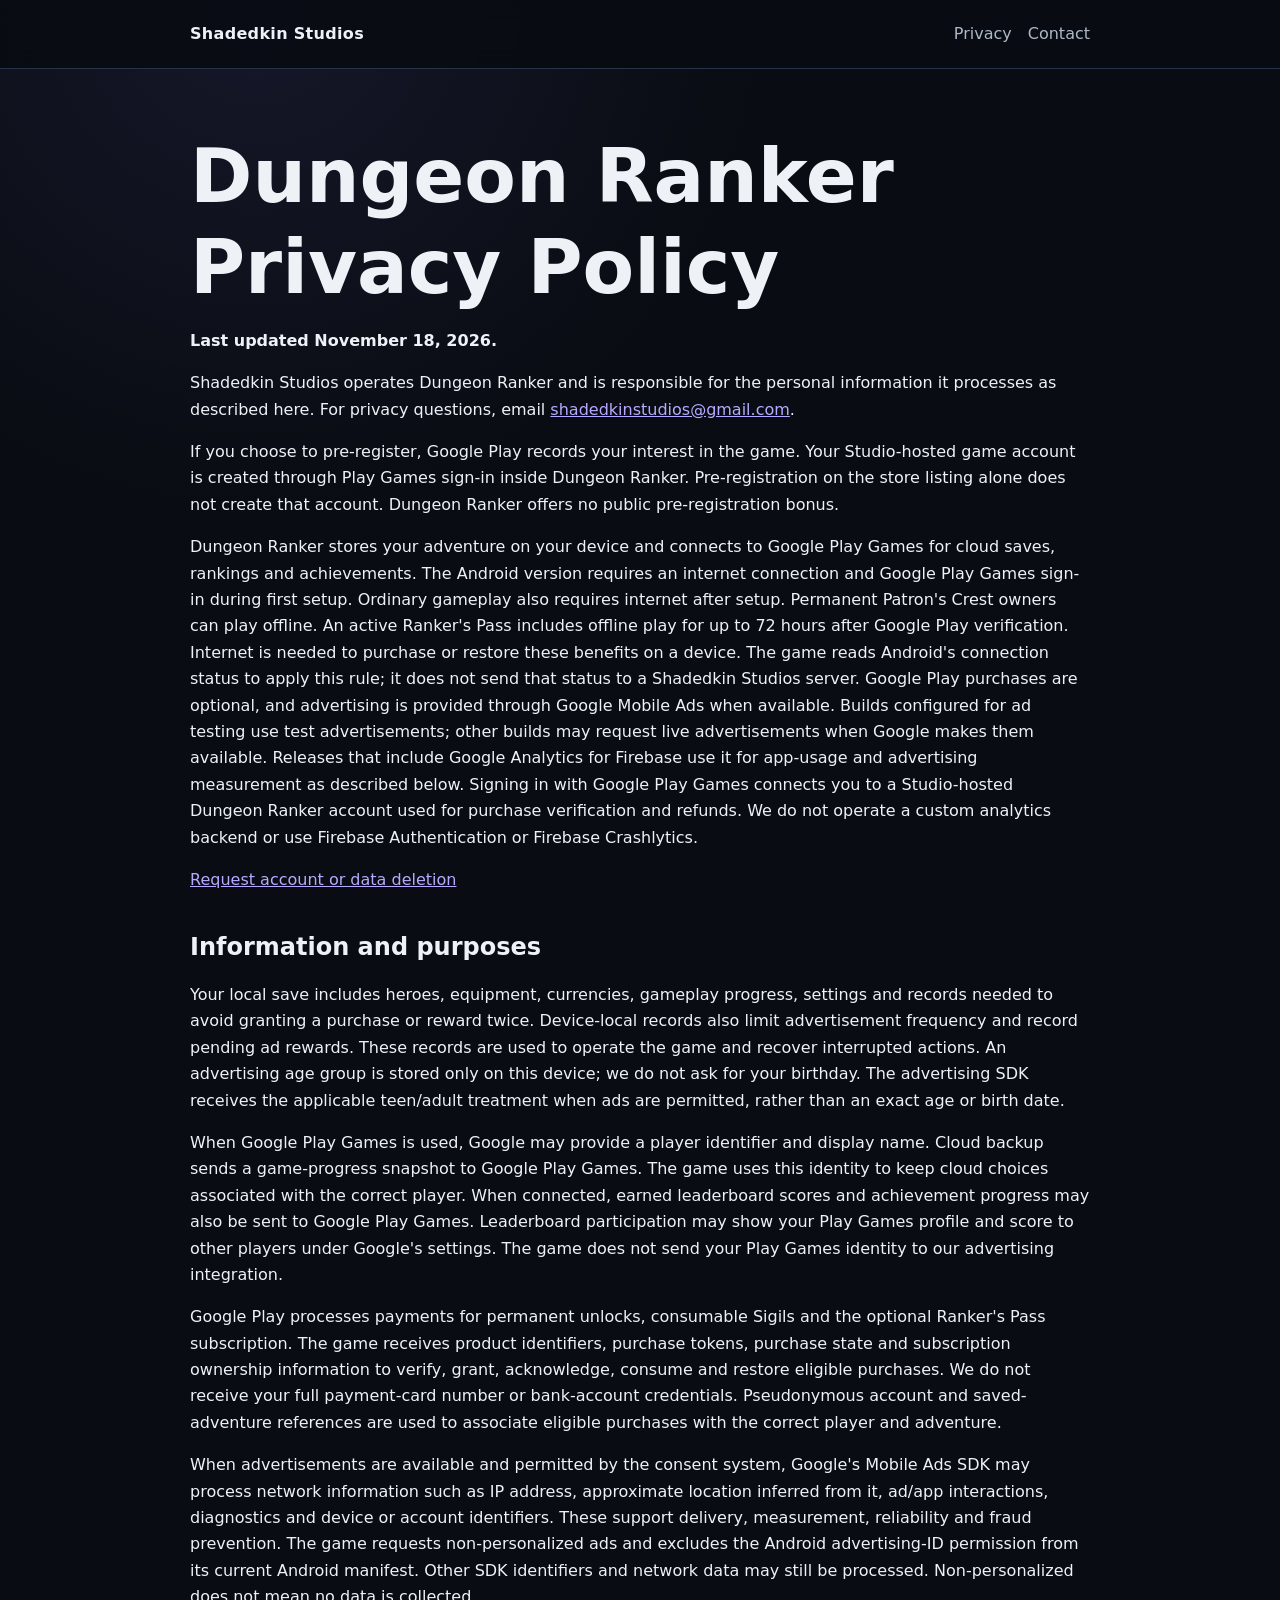
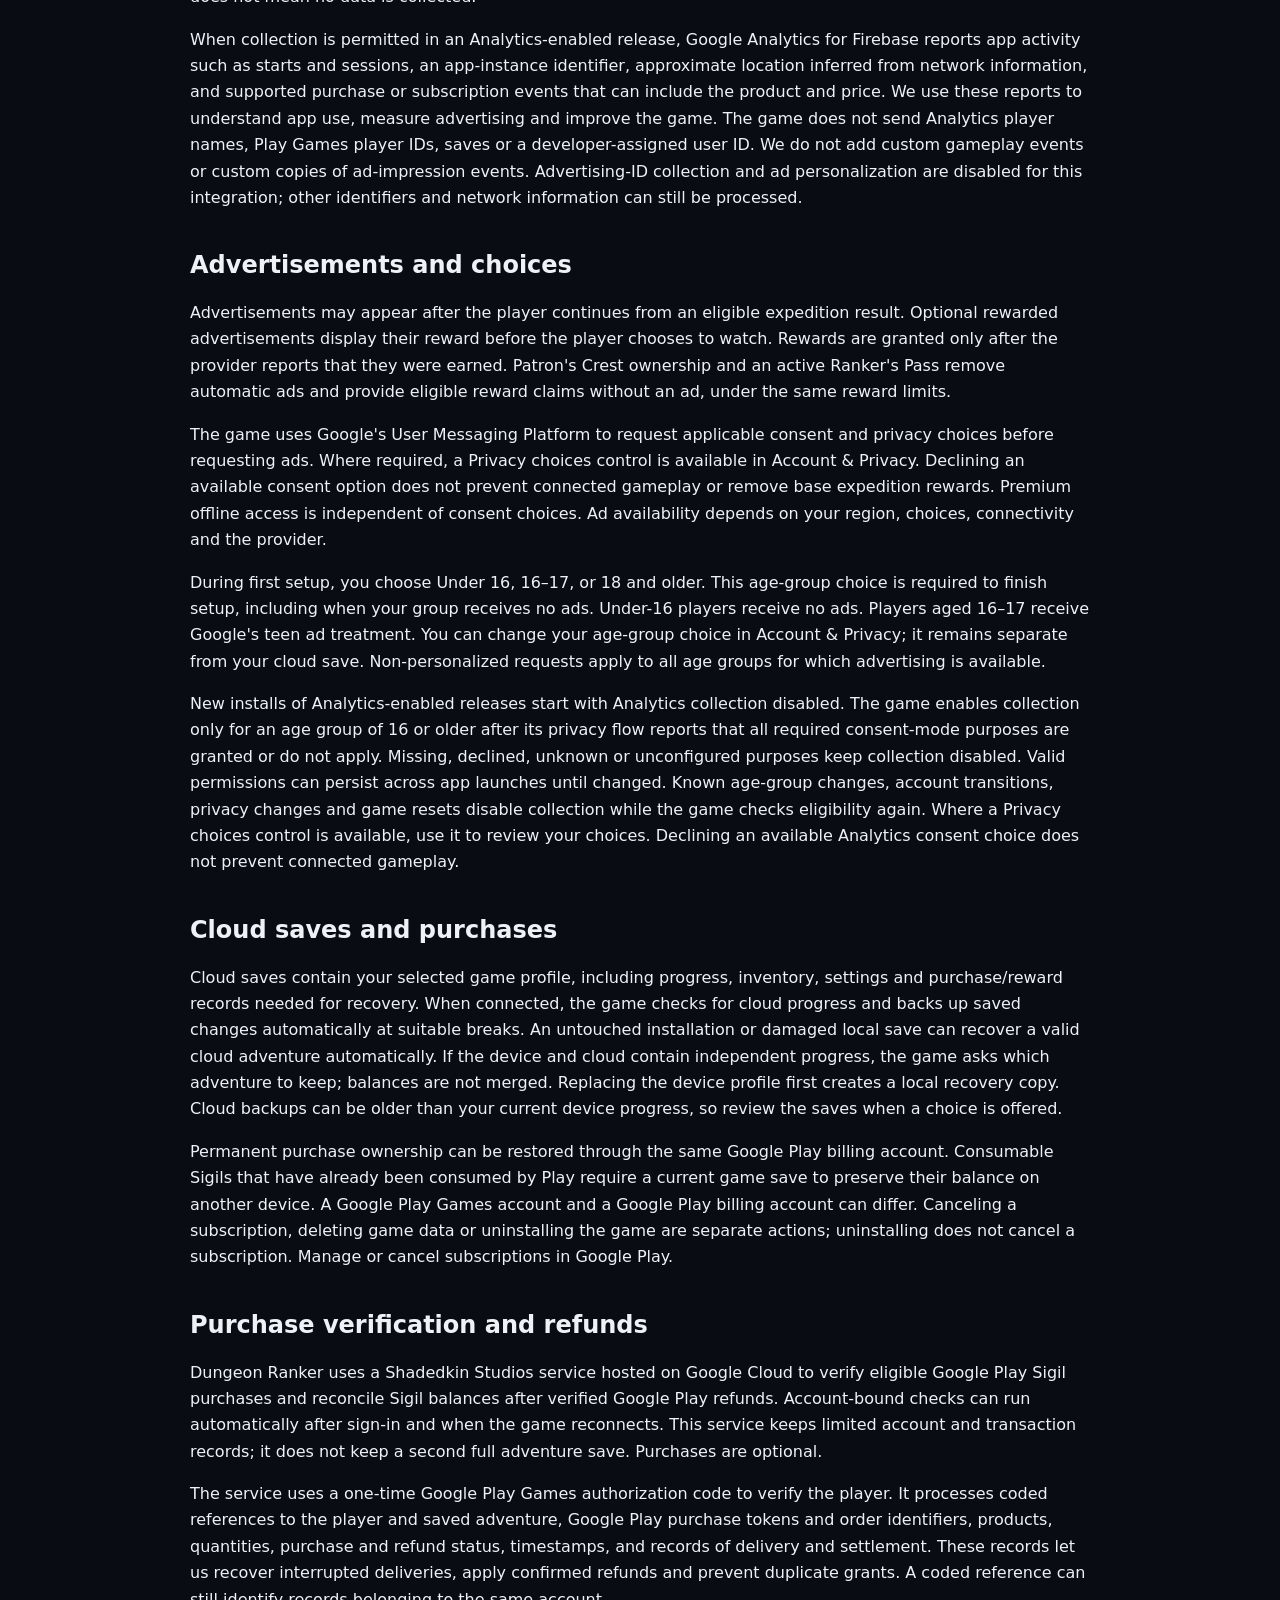
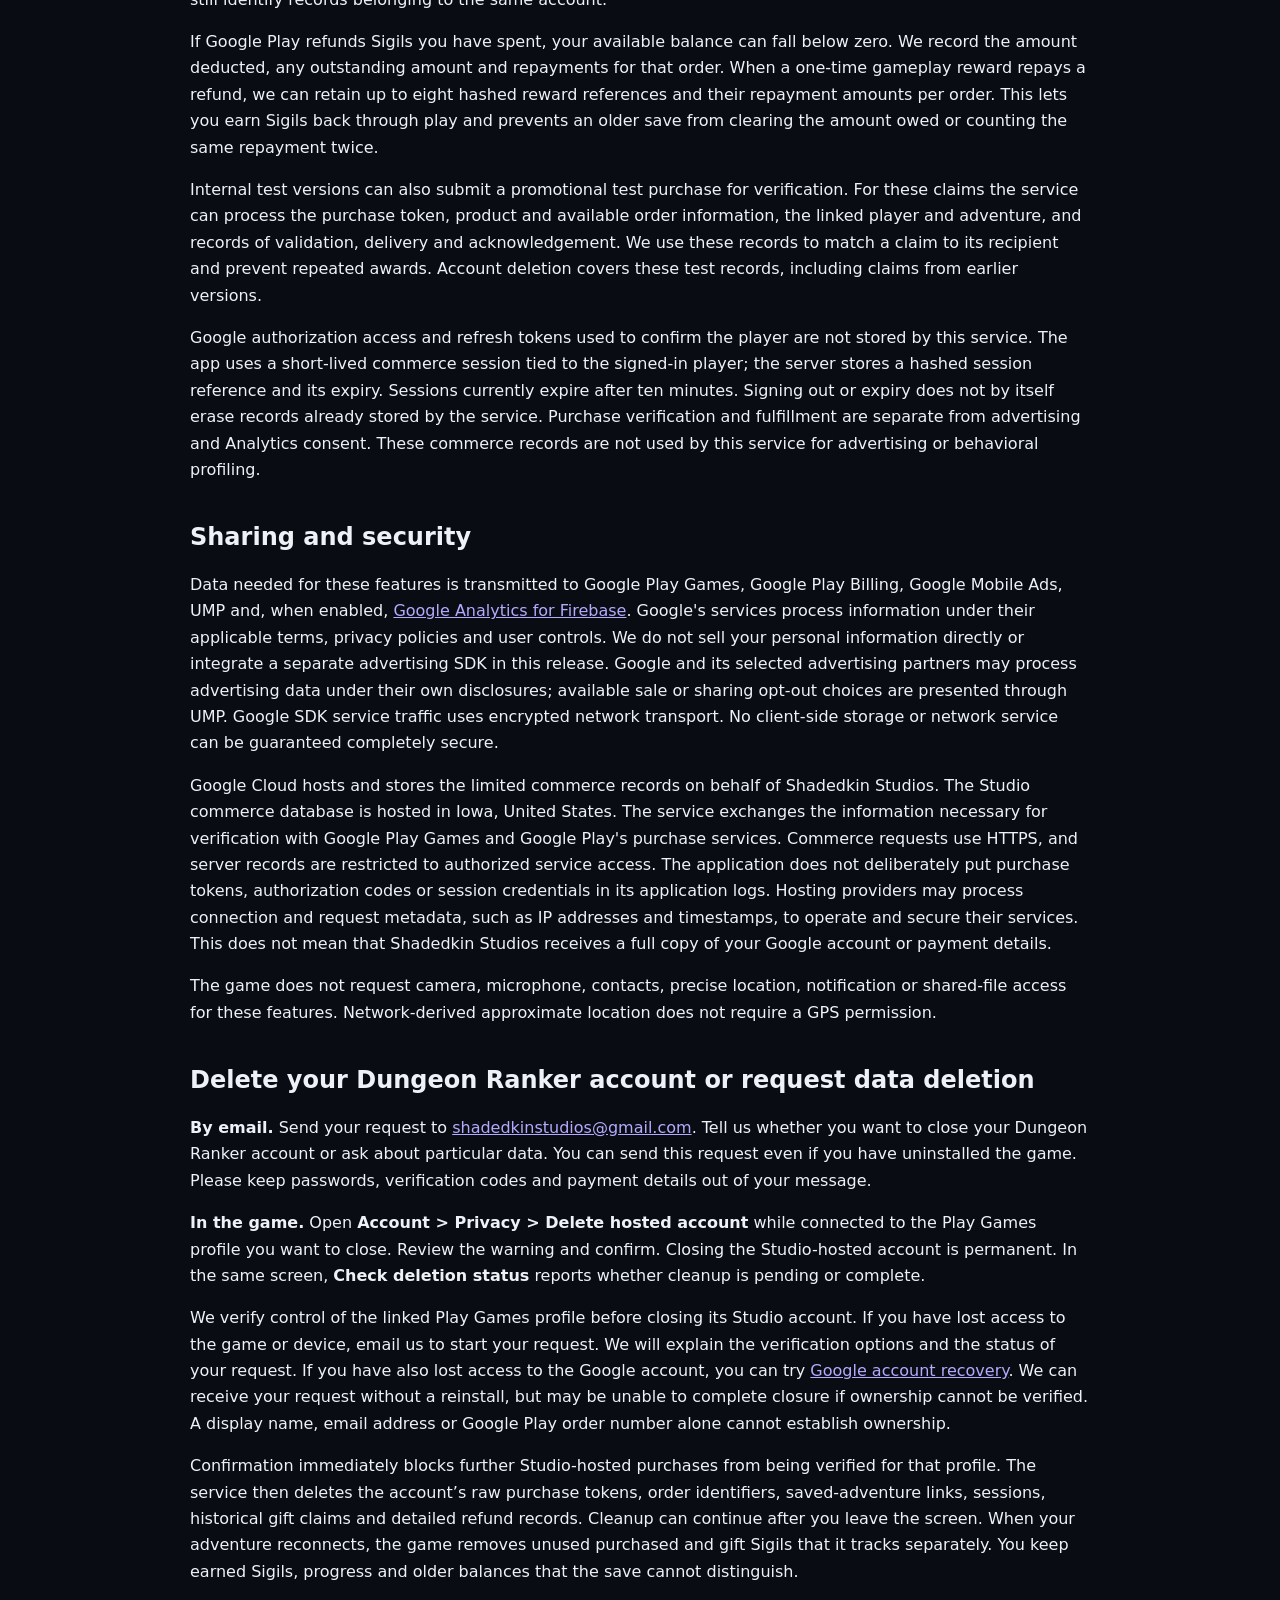
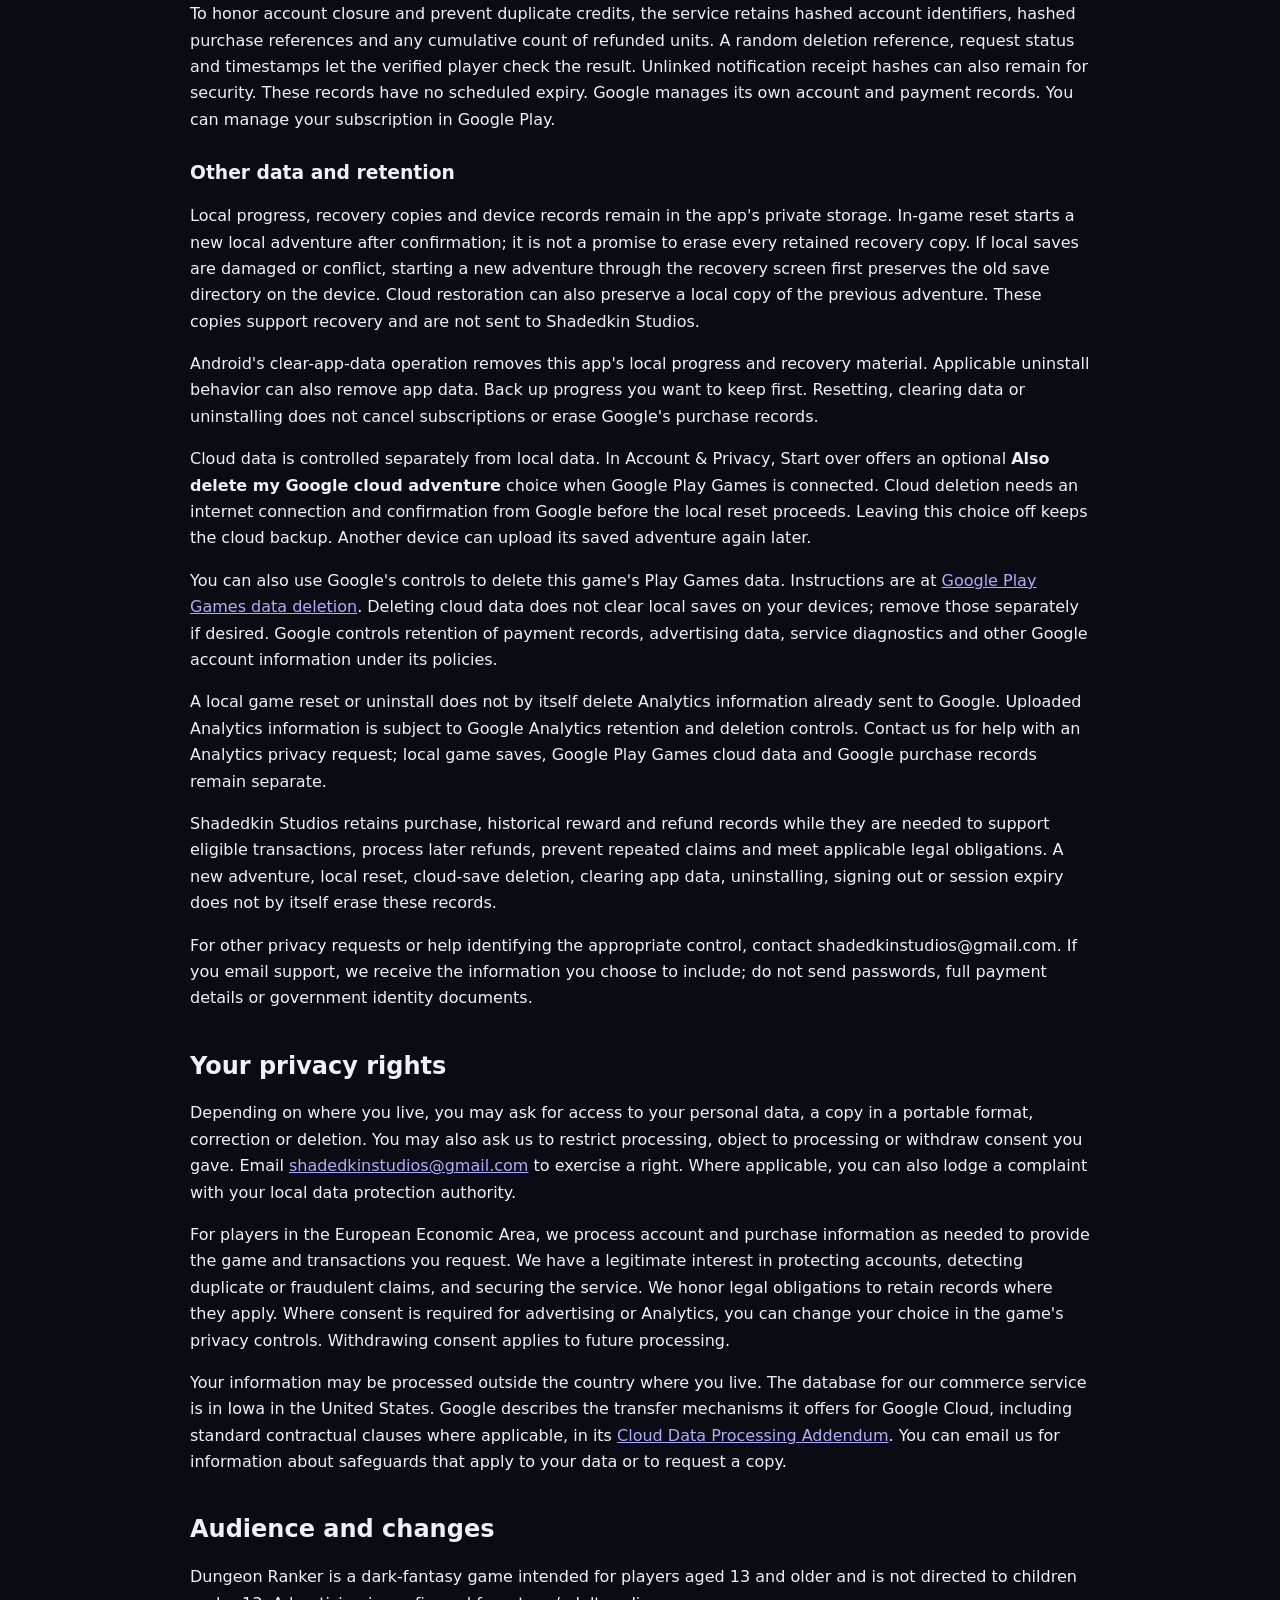
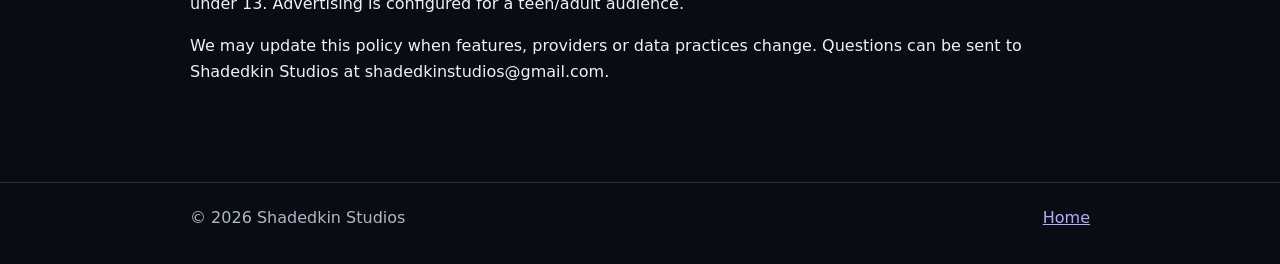
==== commit c076a30e: "Correct Dungeon Ranker privacy and account deletion disclosures" ====
--- a/privacy/index.html
+++ b/privacy/index.html
@@ -20,13 +20,15 @@
 
   <main>
 <h1>Dungeon Ranker Privacy Policy</h1>
-<p><strong>Effective date: October 28, 2026.</strong></p>
-<p>Developer: Shadedkin Studios. Contact: shadedkinstudios@gmail.com.</p>
-<p>Dungeon Ranker stores your adventure on your device and connects to Google Play Games for cloud saves, rankings and achievements. The Android version requires an internet connection and Google Play Games sign-in during first setup. Ordinary gameplay also requires internet after setup. Permanent Patron&#39;s Crest owners can play offline. An active Ranker&#39;s Pass includes offline play for up to 72 hours after Google Play verification. Internet is needed to purchase or restore these benefits on a device. The game reads Android&#39;s connection status to apply this rule; it does not send that status to a Shadedkin Studios server. Google Play purchases are optional, and advertising is provided through Google Mobile Ads when available. Internal test versions use test advertisements. Releases that include Google Analytics for Firebase use it for app-usage and advertising measurement as described below. Version 186 does not include the Firebase Analytics SDK. We do not operate a separate Shadedkin Studios login service, hosted player database or custom analytics backend, and do not use Firebase Authentication or Firebase Crashlytics.</p>
+<p><strong>Last updated November 18, 2026.</strong></p>
+<p>Shadedkin Studios operates Dungeon Ranker and is responsible for the personal information it processes as described here. For privacy questions, email <a href="mailto:shadedkinstudios@gmail.com">shadedkinstudios@gmail.com</a>.</p>
+<p>If you choose to pre-register, Google Play records your interest in the game. Your Studio-hosted game account is created through Play Games sign-in inside Dungeon Ranker. Pre-registration on the store listing alone does not create that account. Dungeon Ranker offers no public pre-registration bonus.</p>
+<p>Dungeon Ranker stores your adventure on your device and connects to Google Play Games for cloud saves, rankings and achievements. The Android version requires an internet connection and Google Play Games sign-in during first setup. Ordinary gameplay also requires internet after setup. Permanent Patron&#39;s Crest owners can play offline. An active Ranker&#39;s Pass includes offline play for up to 72 hours after Google Play verification. Internet is needed to purchase or restore these benefits on a device. The game reads Android&#39;s connection status to apply this rule; it does not send that status to a Shadedkin Studios server. Google Play purchases are optional, and advertising is provided through Google Mobile Ads when available. Builds configured for ad testing use test advertisements; other builds may request live advertisements when Google makes them available. Releases that include Google Analytics for Firebase use it for app-usage and advertising measurement as described below. Signing in with Google Play Games connects you to a Studio-hosted Dungeon Ranker account used for purchase verification and refunds. We do not operate a custom analytics backend or use Firebase Authentication or Firebase Crashlytics.</p>
+<p><a href="#delete-data">Request account or data deletion</a></p>
 <h2>Information and purposes</h2>
 <p>Your local save includes heroes, equipment, currencies, gameplay progress, settings and records needed to avoid granting a purchase or reward twice. Device-local records also limit advertisement frequency and record pending ad rewards. These records are used to operate the game and recover interrupted actions. An advertising age group is stored only on this device; we do not ask for your birthday. The advertising SDK receives the applicable teen/adult treatment when ads are permitted, rather than an exact age or birth date.</p>
 <p>When Google Play Games is used, Google may provide a player identifier and display name. Cloud backup sends a game-progress snapshot to Google Play Games. The game uses this identity to keep cloud choices associated with the correct player. When connected, earned leaderboard scores and achievement progress may also be sent to Google Play Games. Leaderboard participation may show your Play Games profile and score to other players under Google&#39;s settings. The game does not send your Play Games identity to our advertising integration.</p>
-<p>Google Play processes payments for permanent unlocks, consumable Sigils and the optional Ranker&#39;s Pass subscription. The game receives product identifiers, purchase tokens, purchase state and subscription ownership information to verify, grant, acknowledge, consume and restore eligible purchases. We do not receive your full payment-card number or bank-account credentials. A local profile identifier is hashed before it is supplied to Play Billing for purchase association.</p>
+<p>Google Play processes payments for permanent unlocks, consumable Sigils and the optional Ranker&#39;s Pass subscription. The game receives product identifiers, purchase tokens, purchase state and subscription ownership information to verify, grant, acknowledge, consume and restore eligible purchases. We do not receive your full payment-card number or bank-account credentials. Pseudonymous account and saved-adventure references are used to associate eligible purchases with the correct player and adventure.</p>
 <p>When advertisements are available and permitted by the consent system, Google&#39;s Mobile Ads SDK may process network information such as IP address, approximate location inferred from it, ad/app interactions, diagnostics and device or account identifiers. These support delivery, measurement, reliability and fraud prevention. The game requests non-personalized ads and excludes the Android advertising-ID permission from its current Android manifest. Other SDK identifiers and network data may still be processed. Non-personalized does not mean no data is collected.</p>
 <p>When collection is permitted in an Analytics-enabled release, Google Analytics for Firebase reports app activity such as starts and sessions, an app-instance identifier, approximate location inferred from network information, and supported purchase or subscription events that can include the product and price. We use these reports to understand app use, measure advertising and improve the game. The game does not send Analytics player names, Play Games player IDs, saves or a developer-assigned user ID. We do not add custom gameplay events or custom copies of ad-impression events. Advertising-ID collection and ad personalization are disabled for this integration; other identifiers and network information can still be processed.</p>
 <h2>Advertisements and choices</h2>
@@ -37,19 +39,37 @@
 <h2>Cloud saves and purchases</h2>
 <p>Cloud saves contain your selected game profile, including progress, inventory, settings and purchase/reward records needed for recovery. When connected, the game checks for cloud progress and backs up saved changes automatically at suitable breaks. An untouched installation or damaged local save can recover a valid cloud adventure automatically. If the device and cloud contain independent progress, the game asks which adventure to keep; balances are not merged. Replacing the device profile first creates a local recovery copy. Cloud backups can be older than your current device progress, so review the saves when a choice is offered.</p>
 <p>Permanent purchase ownership can be restored through the same Google Play billing account. Consumable Sigils that have already been consumed by Play require a current game save to preserve their balance on another device. A Google Play Games account and a Google Play billing account can differ. Canceling a subscription, deleting game data or uninstalling the game are separate actions; uninstalling does not cancel a subscription. Manage or cancel subscriptions in Google Play.</p>
+<h2 id="purchase-verification">Purchase verification and refunds</h2>
+<p>Dungeon Ranker uses a Shadedkin Studios service hosted on Google Cloud to verify eligible Google Play Sigil purchases and reconcile Sigil balances after verified Google Play refunds. Account-bound checks can run automatically after sign-in and when the game reconnects. This service keeps limited account and transaction records; it does not keep a second full adventure save. Purchases are optional.</p>
+<p>The service uses a one-time Google Play Games authorization code to verify the player. It processes coded references to the player and saved adventure, Google Play purchase tokens and order identifiers, products, quantities, purchase and refund status, timestamps, and records of delivery and settlement. These records let us recover interrupted deliveries, apply confirmed refunds and prevent duplicate grants. A coded reference can still identify records belonging to the same account.</p>
+<p>If Google Play refunds Sigils you have spent, your available balance can fall below zero. We record the amount deducted, any outstanding amount and repayments for that order. When a one-time gameplay reward repays a refund, we can retain up to eight hashed reward references and their repayment amounts per order. This lets you earn Sigils back through play and prevents an older save from clearing the amount owed or counting the same repayment twice.</p>
+<p>Internal test versions can also submit a promotional test purchase for verification. For these claims the service can process the purchase token, product and available order information, the linked player and adventure, and records of validation, delivery and acknowledgement. We use these records to match a claim to its recipient and prevent repeated awards. Account deletion covers these test records, including claims from earlier versions.</p>
+<p>Google authorization access and refresh tokens used to confirm the player are not stored by this service. The app uses a short-lived commerce session tied to the signed-in player; the server stores a hashed session reference and its expiry. Sessions currently expire after ten minutes. Signing out or expiry does not by itself erase records already stored by the service. Purchase verification and fulfillment are separate from advertising and Analytics consent. These commerce records are not used by this service for advertising or behavioral profiling.</p>
 <h2>Sharing and security</h2>
 <p>Data needed for these features is transmitted to Google Play Games, Google Play Billing, Google Mobile Ads, UMP and, when enabled, <a href="https://firebase.google.com/support/privacy">Google Analytics for Firebase</a>. Google&#39;s services process information under their applicable terms, privacy policies and user controls. We do not sell your personal information directly or integrate a separate advertising SDK in this release. Google and its selected advertising partners may process advertising data under their own disclosures; available sale or sharing opt-out choices are presented through UMP. Google SDK service traffic uses encrypted network transport. No client-side storage or network service can be guaranteed completely secure.</p>
+<p>Google Cloud hosts and stores the limited commerce records on behalf of Shadedkin Studios. The Studio commerce database is hosted in Iowa, United States. The service exchanges the information necessary for verification with Google Play Games and Google Play's purchase services. Commerce requests use HTTPS, and server records are restricted to authorized service access. The application does not deliberately put purchase tokens, authorization codes or session credentials in its application logs. Hosting providers may process connection and request metadata, such as IP addresses and timestamps, to operate and secure their services. This does not mean that Shadedkin Studios receives a full copy of your Google account or payment details.</p>
 <p>The game does not request camera, microphone, contacts, precise location, notification or shared-file access for these features. Network-derived approximate location does not require a GPS permission.</p>
-<h2 id="delete-data">Retention and deletion</h2>
+<h2 id="delete-data">Delete your Dungeon Ranker account or request data deletion</h2>
+<p><strong>By email.</strong> Send your request to <a href="mailto:shadedkinstudios@gmail.com?subject=Dungeon%20Ranker%20data%20deletion%20request">shadedkinstudios@gmail.com</a>. Tell us whether you want to close your Dungeon Ranker account or ask about particular data. You can send this request even if you have uninstalled the game. Please keep passwords, verification codes and payment details out of your message.</p>
+<p><strong>In the game.</strong> Open <strong>Account &gt; Privacy &gt; Delete hosted account</strong> while connected to the Play Games profile you want to close. Review the warning and confirm. Closing the Studio-hosted account is permanent. In the same screen, <strong>Check deletion status</strong> reports whether cleanup is pending or complete.</p>
+<p>We verify control of the linked Play Games profile before closing its Studio account. If you have lost access to the game or device, email us to start your request. We will explain the verification options and the status of your request. If you have also lost access to the Google account, you can try <a href="https://accounts.google.com/signin/recovery">Google account recovery</a>. We can receive your request without a reinstall, but may be unable to complete closure if ownership cannot be verified. A display name, email address or Google Play order number alone cannot establish ownership.</p>
+<p>Confirmation immediately blocks further Studio-hosted purchases from being verified for that profile. The service then deletes the account’s raw purchase tokens, order identifiers, saved-adventure links, sessions, historical gift claims and detailed refund records. Cleanup can continue after you leave the screen. When your adventure reconnects, the game removes unused purchased and gift Sigils that it tracks separately. You keep earned Sigils, progress and older balances that the save cannot distinguish.</p>
+<p>To honor account closure and prevent duplicate credits, the service retains hashed account identifiers, hashed purchase references and any cumulative count of refunded units. A random deletion reference, request status and timestamps let the verified player check the result. Unlinked notification receipt hashes can also remain for security. These records have no scheduled expiry. Google manages its own account and payment records. You can manage your subscription in Google Play.</p>
+<h3>Other data and retention</h3>
 <p>Local progress, recovery copies and device records remain in the app&#39;s private storage. In-game reset starts a new local adventure after confirmation; it is not a promise to erase every retained recovery copy. If local saves are damaged or conflict, starting a new adventure through the recovery screen first preserves the old save directory on the device. Cloud restoration can also preserve a local copy of the previous adventure. These copies support recovery and are not sent to Shadedkin Studios.</p>
 <p>Android&#39;s clear-app-data operation removes this app&#39;s local progress and recovery material. Applicable uninstall behavior can also remove app data. Back up progress you want to keep first. Resetting, clearing data or uninstalling does not cancel subscriptions or erase Google&#39;s purchase records.</p>
 <p>Cloud data is controlled separately from local data. In Account &amp; Privacy, Start over offers an optional <strong>Also delete my Google cloud adventure</strong> choice when Google Play Games is connected. Cloud deletion needs an internet connection and confirmation from Google before the local reset proceeds. Leaving this choice off keeps the cloud backup. Another device can upload its saved adventure again later.</p>
 <p>You can also use Google&#39;s controls to delete this game&#39;s Play Games data. Instructions are at <a href="https://support.google.com/googleplay/answer/9130646?hl=en">Google Play Games data deletion</a>. Deleting cloud data does not clear local saves on your devices; remove those separately if desired. Google controls retention of payment records, advertising data, service diagnostics and other Google account information under its policies.</p>
 <p>A local game reset or uninstall does not by itself delete Analytics information already sent to Google. Uploaded Analytics information is subject to Google Analytics retention and deletion controls. Contact us for help with an Analytics privacy request; local game saves, Google Play Games cloud data and Google purchase records remain separate.</p>
-<p>For privacy requests or help identifying the appropriate control, contact shadedkinstudios@gmail.com. We do not maintain a separate hosted player account database. If you email support, we receive the information you choose to include; do not send passwords, full payment details or government identity documents.</p>
+<p>Shadedkin Studios retains purchase, historical reward and refund records while they are needed to support eligible transactions, process later refunds, prevent repeated claims and meet applicable legal obligations. A new adventure, local reset, cloud-save deletion, clearing app data, uninstalling, signing out or session expiry does not by itself erase these records.</p>
+<p>For other privacy requests or help identifying the appropriate control, contact shadedkinstudios@gmail.com. If you email support, we receive the information you choose to include; do not send passwords, full payment details or government identity documents.</p>
+<h2>Your privacy rights</h2>
+<p>Depending on where you live, you may ask for access to your personal data, a copy in a portable format, correction or deletion. You may also ask us to restrict processing, object to processing or withdraw consent you gave. Email <a href="mailto:shadedkinstudios@gmail.com">shadedkinstudios@gmail.com</a> to exercise a right. Where applicable, you can also lodge a complaint with your local data protection authority.</p>
+<p>For players in the European Economic Area, we process account and purchase information as needed to provide the game and transactions you request. We have a legitimate interest in protecting accounts, detecting duplicate or fraudulent claims, and securing the service. We honor legal obligations to retain records where they apply. Where consent is required for advertising or Analytics, you can change your choice in the game's privacy controls. Withdrawing consent applies to future processing.</p>
+<p>Your information may be processed outside the country where you live. The database for our commerce service is in Iowa in the United States. Google describes the transfer mechanisms it offers for Google Cloud, including standard contractual clauses where applicable, in its <a href="https://cloud.google.com/terms/data-processing-addendum">Cloud Data Processing Addendum</a>. You can email us for information about safeguards that apply to your data or to request a copy.</p>
 <h2>Audience and changes</h2>
-<p>Dungeon Ranker is a dark-fantasy game intended for players aged 13 and older and is not directed to children under 13. Advertising is configured for a teen/adult audience. </p>
-<p>We may update this policy when features, providers or data practices change. A published revision will show its effective date. Questions can be sent to Shadedkin Studios at shadedkinstudios@gmail.com.</p>
+<p>Dungeon Ranker is a dark-fantasy game intended for players aged 13 and older and is not directed to children under 13. Advertising is configured for a teen/adult audience.</p>
+<p>We may update this policy when features, providers or data practices change. Questions can be sent to Shadedkin Studios at shadedkinstudios@gmail.com.</p>
 </main>
 
   <footer>
